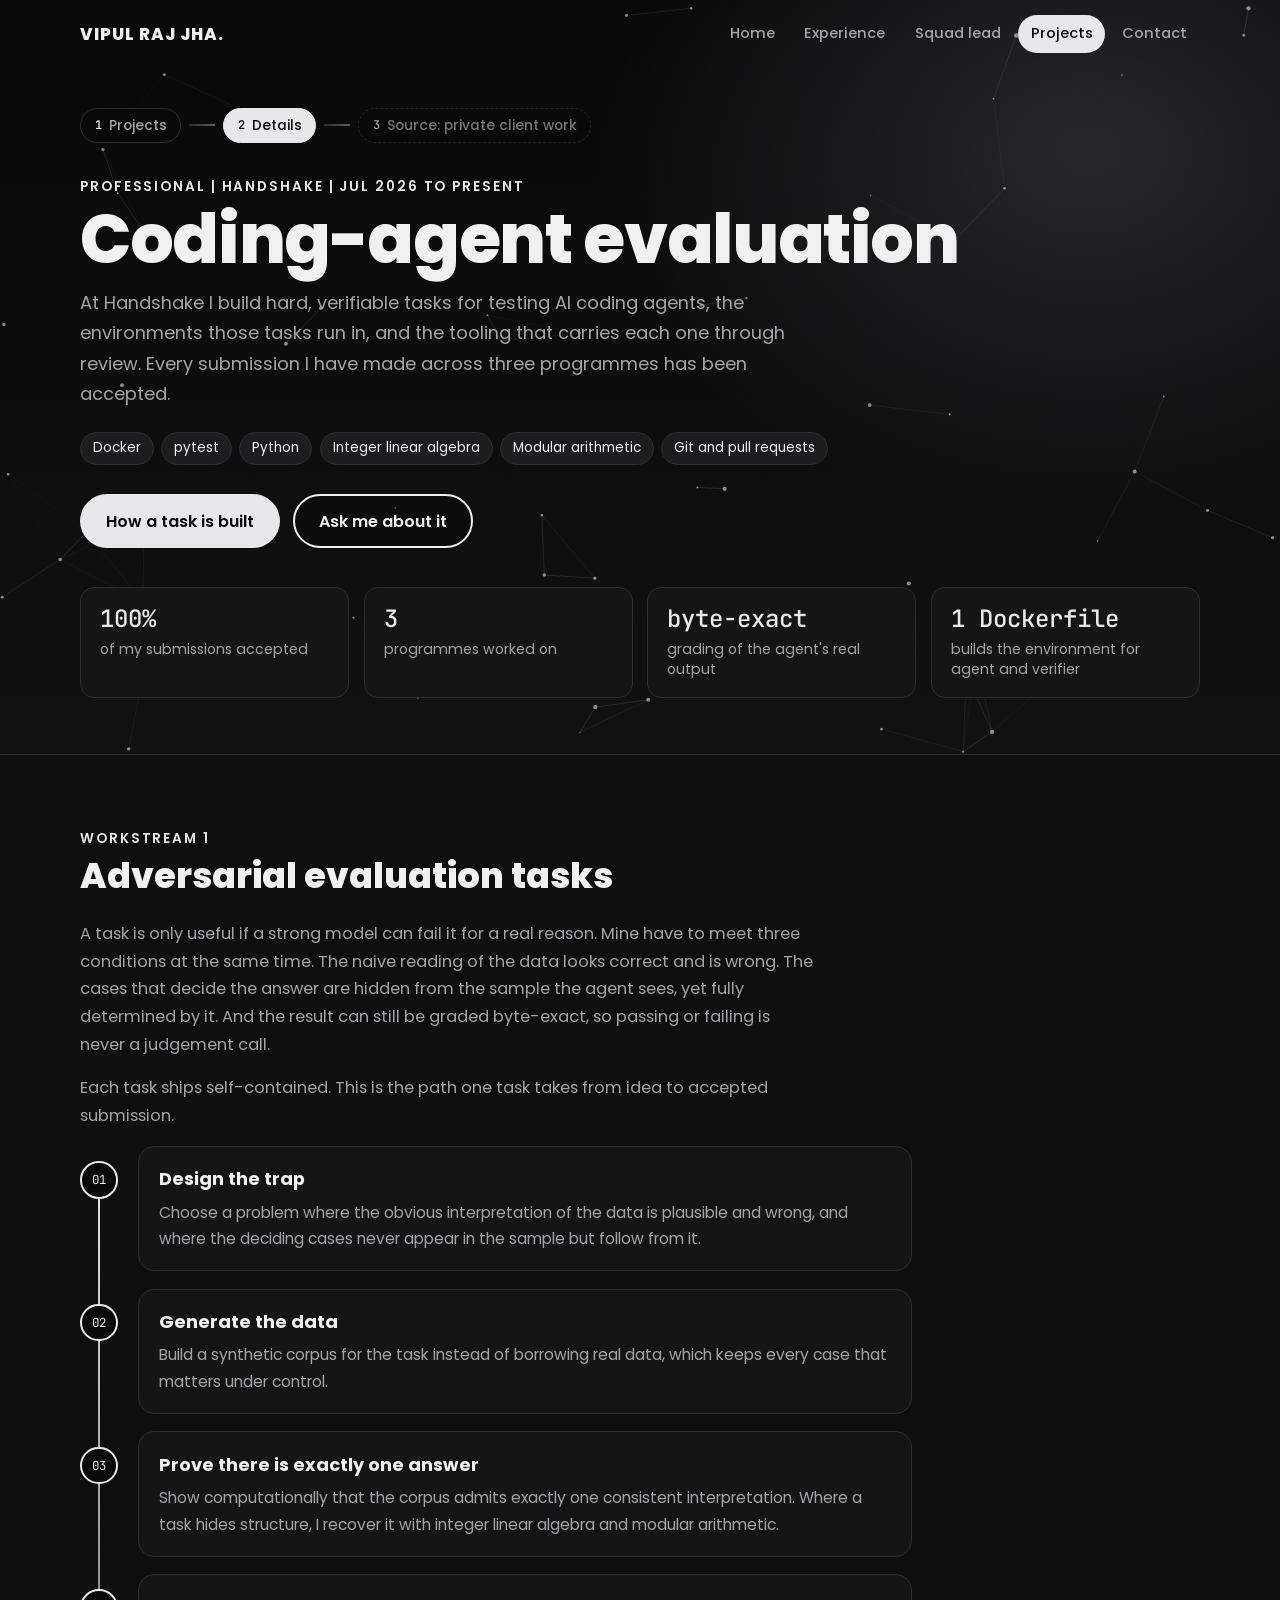
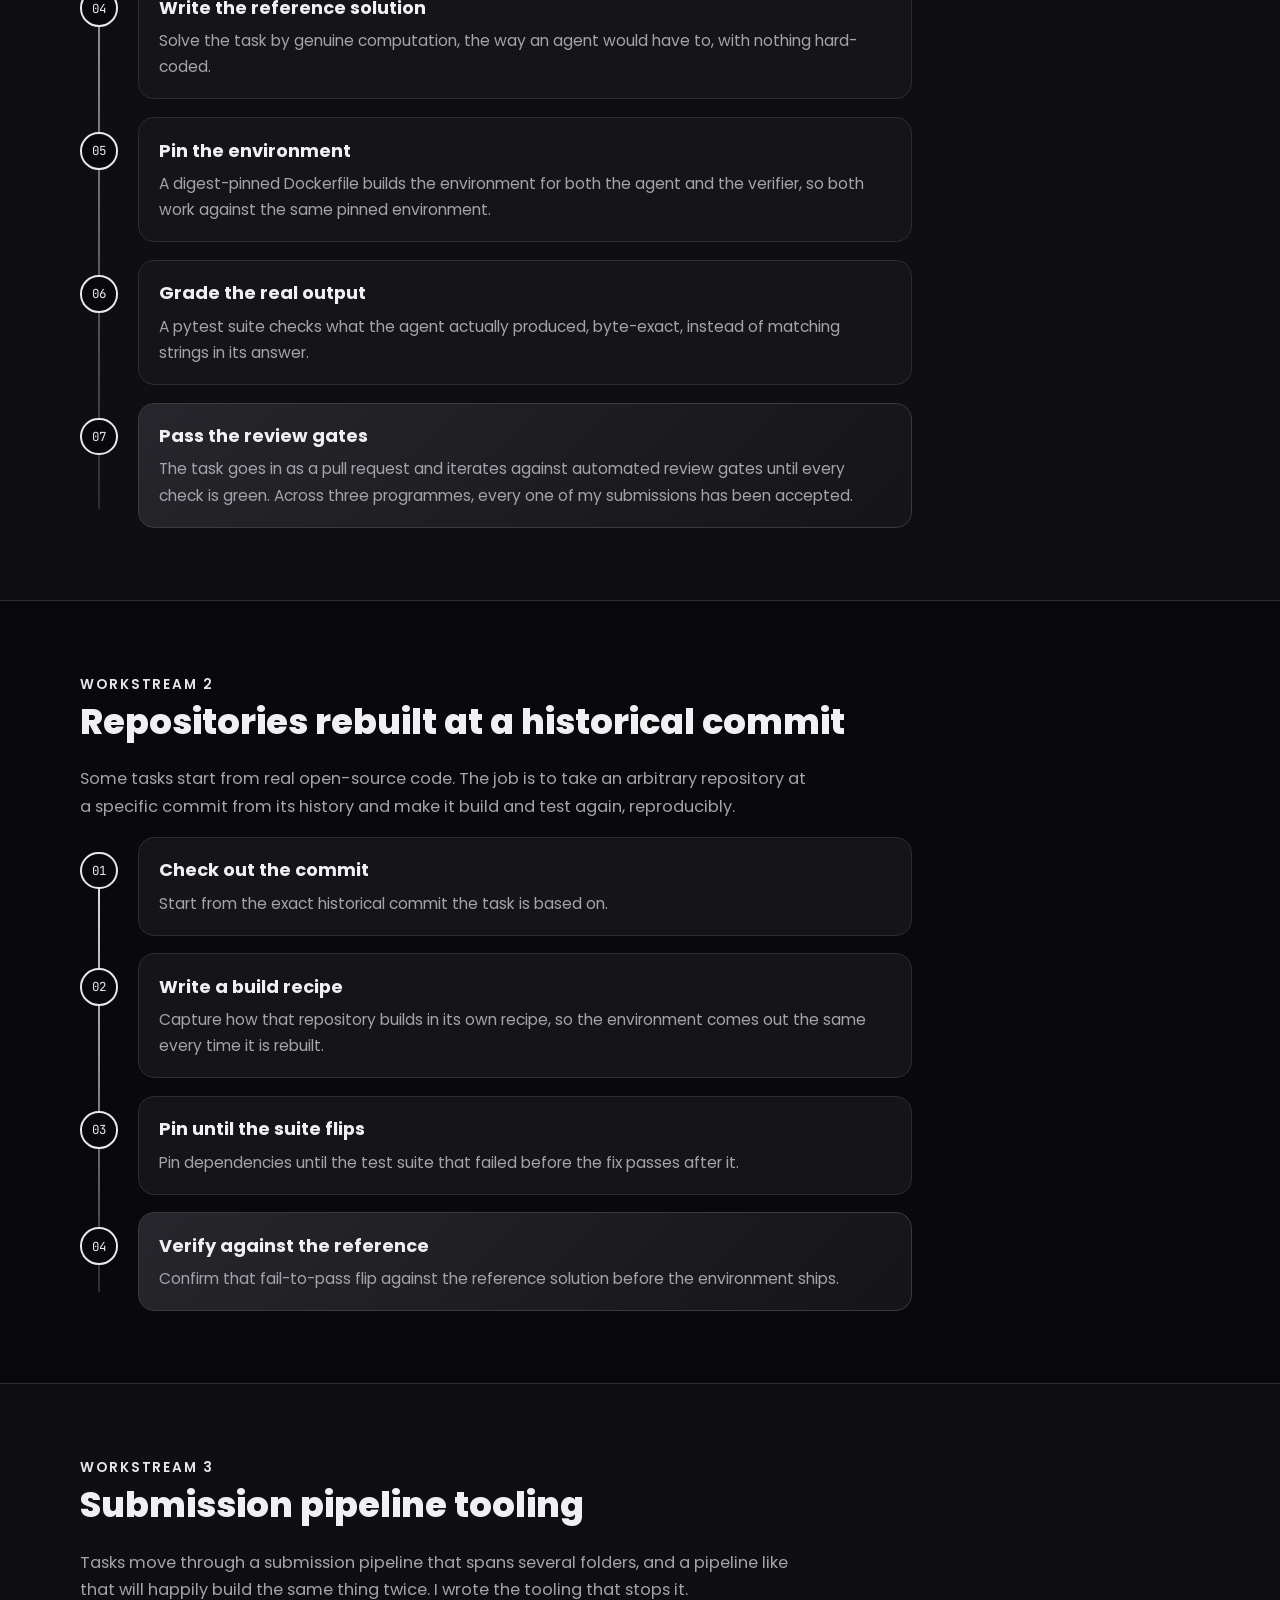
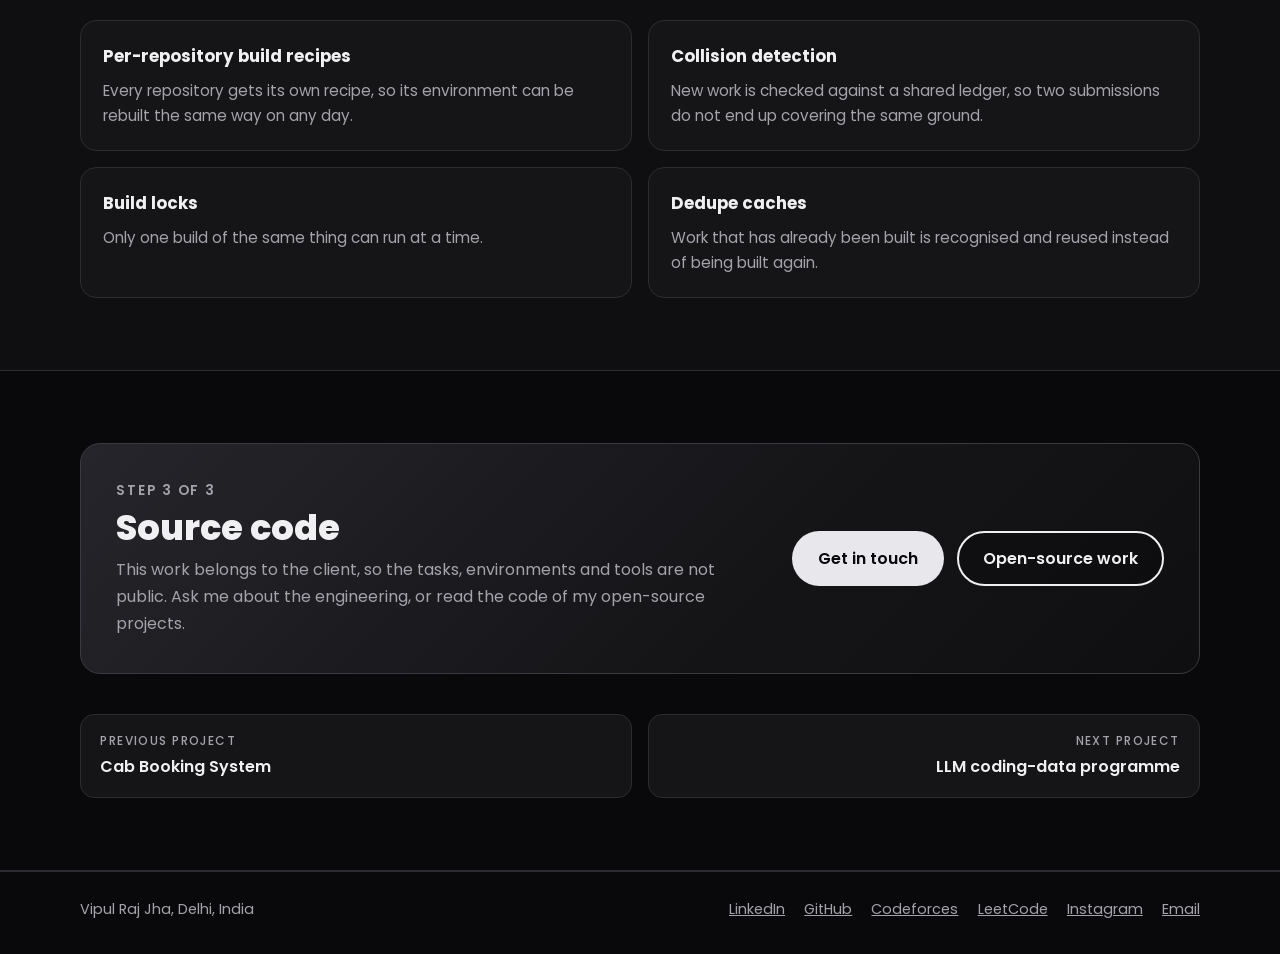
==== projects/agent-evaluation.html @ 8f1327e9 "Add project detail pages, full profile photo and a contact form fallback Every project card now open" ====
<!doctype html>
<html lang="en">
<head>
<meta charset="utf-8">
<meta name="viewport" content="width=device-width, initial-scale=1, viewport-fit=cover">
<title>Coding-agent evaluation | Vipul Raj Jha</title>
<meta name="description" content="How Vipul Raj Jha builds hard, verifiable tasks, reproducible environments and submission tooling for evaluating AI coding agents at Handshake.">
<meta name="theme-color" content="#09090b">
<meta property="og:title" content="Coding-agent evaluation | Vipul Raj Jha">
<meta property="og:description" content="How Vipul Raj Jha builds hard, verifiable tasks, reproducible environments and submission tooling for evaluating AI coding agents at Handshake.">
<meta property="og:image" content="https://vipul21435.github.io/profile.jpg">
<meta property="og:url" content="https://vipul21435.github.io/projects/agent-evaluation.html">
<link rel="preconnect" href="https://fonts.googleapis.com">
<link rel="preconnect" href="https://fonts.gstatic.com" crossorigin>
<link rel="stylesheet" href="https://fonts.googleapis.com/css2?family=JetBrains+Mono:wght@400;500&amp;family=Poppins:wght@400;500;600;700;800&amp;display=swap">
<link rel="stylesheet" href="../assets/style.css">
</head>
<body>
<a class="skip" href="#main">Skip to content</a>

<header class="bar" id="bar">
  <div class="wrap">
    <a class="logo" href="../index.html">VIPUL RAJ JHA<span>.</span></a>
    <button class="menu-btn" id="menuBtn" type="button" aria-expanded="false" aria-controls="nav">Menu</button>
    <nav aria-label="Site">
      <ul class="nav" id="nav">
        <li><a href="../index.html">Home</a></li>
        <li><a href="../index.html#experience">Experience</a></li>
        <li><a href="../index.html#squad">Squad lead</a></li>
        <li><a href="../index.html#projects" aria-current="true">Projects</a></li>
        <li><a href="../index.html#contact">Contact</a></li>
      </ul>
    </nav>
  </div>
</header>

<main id="main">

  <section class="d-hero" aria-labelledby="title">
    <canvas data-particles="60" aria-hidden="true"></canvas>
    <div class="wrap">
      <ol class="flow" aria-label="Where you are">
        <li><a href="../index.html#projects"><span class="num">1</span> Projects</a></li>
        <li><span class="step" aria-current="step"><span class="num">2</span> Details</span></li>
        <li><span class="step off"><span class="num">3</span> Source: private client work</span></li>
      </ol>
      <p class="eyebrow">Professional | Handshake | Jul 2026 to present</p>
      <h1 id="title">Coding-agent evaluation</h1>
      <p class="lede">At Handshake I build hard, verifiable tasks for testing AI coding agents, the environments those tasks run in, and the tooling that carries each one through review. Every submission I have made across three programmes has been accepted.</p>
      <ul class="chips"><li>Docker</li><li>pytest</li><li>Python</li><li>Integer linear algebra</li><li>Modular arithmetic</li><li>Git and pull requests</li></ul>
      <div class="cta">
        <a class="btn btn-gold" href="#tasks">How a task is built</a>
        <a class="btn btn-ghost" href="../index.html#contact">Ask me about it</a>
      </div>
      <dl class="d-figs">
        <div class="tile"><dt>100%</dt><dd>of my submissions accepted</dd></div>
        <div class="tile"><dt>3</dt><dd>programmes worked on</dd></div>
        <div class="tile"><dt>byte-exact</dt><dd>grading of the agent's real output</dd></div>
        <div class="tile"><dt>1 Dockerfile</dt><dd>builds the environment for agent and verifier</dd></div>
      </dl>
    </div>
  </section>

  <section class="d-sec" id="tasks" aria-labelledby="tasks-h">
    <div class="wrap">
      <p class="eyebrow">Workstream 1</p>
      <h2 id="tasks-h">Adversarial evaluation tasks</h2>
      <div class="prose">
        <p>A task is only useful if a strong model can fail it for a real reason. Mine have to meet three conditions at the same time. The naive reading of the data looks correct and is wrong. The cases that decide the answer are hidden from the sample the agent sees, yet fully determined by it. And the result can still be graded byte-exact, so passing or failing is never a judgement call.</p>
        <p>Each task ships self-contained. This is the path one task takes from idea to accepted submission.</p>
      </div>
      <ol class="stages">
        <li class="stage"><div class="stage-card"><h3>Design the trap</h3><p>Choose a problem where the obvious interpretation of the data is plausible and wrong, and where the deciding cases never appear in the sample but follow from it.</p></div></li>
        <li class="stage"><div class="stage-card"><h3>Generate the data</h3><p>Build a synthetic corpus for the task instead of borrowing real data, which keeps every case that matters under control.</p></div></li>
        <li class="stage"><div class="stage-card"><h3>Prove there is exactly one answer</h3><p>Show computationally that the corpus admits exactly one consistent interpretation. Where a task hides structure, I recover it with integer linear algebra and modular arithmetic.</p></div></li>
        <li class="stage"><div class="stage-card"><h3>Write the reference solution</h3><p>Solve the task by genuine computation, the way an agent would have to, with nothing hard-coded.</p></div></li>
        <li class="stage"><div class="stage-card"><h3>Pin the environment</h3><p>A digest-pinned Dockerfile builds the environment for both the agent and the verifier, so both work against the same pinned environment.</p></div></li>
        <li class="stage"><div class="stage-card"><h3>Grade the real output</h3><p>A pytest suite checks what the agent actually produced, byte-exact, instead of matching strings in its answer.</p></div></li>
        <li class="stage final"><div class="stage-card"><h3>Pass the review gates</h3><p>The task goes in as a pull request and iterates against automated review gates until every check is green. Across three programmes, every one of my submissions has been accepted.</p></div></li>
      </ol>
    </div>
  </section>

  <section class="d-sec" id="environments" aria-labelledby="env-h">
    <div class="wrap">
      <p class="eyebrow">Workstream 2</p>
      <h2 id="env-h">Repositories rebuilt at a historical commit</h2>
      <div class="prose">
        <p>Some tasks start from real open-source code. The job is to take an arbitrary repository at a specific commit from its history and make it build and test again, reproducibly.</p>
      </div>
      <ol class="stages">
        <li class="stage"><div class="stage-card"><h3>Check out the commit</h3><p>Start from the exact historical commit the task is based on.</p></div></li>
        <li class="stage"><div class="stage-card"><h3>Write a build recipe</h3><p>Capture how that repository builds in its own recipe, so the environment comes out the same every time it is rebuilt.</p></div></li>
        <li class="stage"><div class="stage-card"><h3>Pin until the suite flips</h3><p>Pin dependencies until the test suite that failed before the fix passes after it.</p></div></li>
        <li class="stage final"><div class="stage-card"><h3>Verify against the reference</h3><p>Confirm that fail-to-pass flip against the reference solution before the environment ships.</p></div></li>
      </ol>
    </div>
  </section>

  <section class="d-sec" id="tooling" aria-labelledby="tool-h">
    <div class="wrap">
      <p class="eyebrow">Workstream 3</p>
      <h2 id="tool-h">Submission pipeline tooling</h2>
      <div class="prose">
        <p>Tasks move through a submission pipeline that spans several folders, and a pipeline like that will happily build the same thing twice. I wrote the tooling that stops it.</p>
      </div>
      <div class="decisions">
        <div class="decision"><h3>Per-repository build recipes</h3><p>Every repository gets its own recipe, so its environment can be rebuilt the same way on any day.</p></div>
        <div class="decision"><h3>Collision detection</h3><p>New work is checked against a shared ledger, so two submissions do not end up covering the same ground.</p></div>
        <div class="decision"><h3>Build locks</h3><p>Only one build of the same thing can run at a time.</p></div>
        <div class="decision"><h3>Dedupe caches</h3><p>Work that has already been built is recognised and reused instead of being built again.</p></div>
      </div>
    </div>
  </section>

  <section class="d-sec" id="source" aria-labelledby="source-h">
    <div class="wrap">
      <div class="repo">
        <div>
          <p class="eyebrow">Step 3 of 3</p>
          <h2 id="source-h">Source code</h2>
          <p>This work belongs to the client, so the tasks, environments and tools are not public. Ask me about the engineering, or read the code of my open-source projects.</p>
        </div>
        <div class="cta">
          <a class="btn btn-gold" href="../index.html#contact">Get in touch</a>
          <a class="btn btn-ghost" href="research-harvest.html">Open-source work</a>
        </div>
      </div>
      <nav class="pager" aria-label="More projects">
        <a href="cab-booking.html"><span class="dir">Previous project</span>Cab Booking System</a>
        <a class="next" href="llm-data-programme.html"><span class="dir">Next project</span>LLM coding-data programme</a>
      </nav>
    </div>
  </section>

</main>

<footer>
  <div class="wrap">
    <span>Vipul Raj Jha, Delhi, India</span>
    <ul>
      <li><a href="https://www.linkedin.com/in/vipul-raj-jha-491b2023a/">LinkedIn</a></li>
      <li><a href="https://github.com/vipul21435">GitHub</a></li>
      <li><a href="https://codeforces.com/profile/Vipul21435">Codeforces</a></li>
      <li><a href="https://leetcode.com/u/vipul_raj_jha/">LeetCode</a></li>
      <li><a href="https://www.instagram.com/vxpuljha/">Instagram</a></li>
      <li><a href="mailto:vipul21435@iiitd.ac.in">Email</a></li>
    </ul>
  </div>
</footer>

<a class="to-top" id="toTop" href="#main" aria-label="Back to top" hidden>Top</a>

<script src="../assets/site.js"></script>
</body>
</html>
---- assets/style.css ----
/* Shared styles for the home page and the project detail pages. */

:root {
  color-scheme: dark;
  --bg: #09090b;
  --bg-2: #0f0f12;
  --card: #151518;
  --card-2: #1d1d21;
  --line: #2c2c32;
  --ink: #f0f0f2;
  --muted: #a3a3ab;
  --violet: #5c5c66;
  --violet-2: #b4b4bc;
  --gold: #e8e8ec;
  --pink: #8a8a94;
  --was: #f0a3a3;
  --now: #9fd8b4;

  --f-sans: "Poppins", "Segoe UI", "Helvetica Neue", Arial, sans-serif;
  --f-mono: "JetBrains Mono", ui-monospace, "SF Mono", Menlo, Consolas, monospace;
  --bar-h: 4.25rem;
}

*, *::before, *::after { box-sizing: border-box; }
html { scroll-padding-top: calc(var(--bar-h) + 0.75rem); }
body {
  margin: 0;
  background: var(--bg);
  color: var(--ink);
  font-family: var(--f-sans);
  font-size: 1rem;
  line-height: 1.7;
  -webkit-text-size-adjust: 100%;
}
img, svg, canvas { max-width: 100%; }
[hidden] { display: none !important; }
a { color: var(--violet-2); }
a:hover { color: var(--gold); }
:focus-visible { outline: 3px solid var(--gold); outline-offset: 3px; border-radius: 4px; }
.sr-only { position: absolute; width: 1px; height: 1px; overflow: hidden; clip: rect(0 0 0 0); white-space: nowrap; }
.skip {
  position: absolute; left: 1rem; top: -5rem; z-index: 50;
  background: var(--gold); color: var(--bg); font-weight: 700;
  padding: 0.6rem 1rem; border-radius: 6px; text-decoration: none;
}
.skip:focus { top: 1rem; }

.wrap { max-width: 72rem; margin: 0 auto; padding-inline: max(1rem, env(safe-area-inset-left, 0px)); }

/* Top bar */
.bar {
  position: fixed; inset: 0 0 auto 0; z-index: 40;
  padding-top: env(safe-area-inset-top, 0px);
  transition: background-color 0.3s ease, box-shadow 0.3s ease;
}
.bar.scrolled { background: rgba(9, 9, 11, 0.92); box-shadow: 0 1px 0 var(--line); backdrop-filter: blur(8px); }
.bar .wrap { height: var(--bar-h); display: flex; align-items: center; justify-content: space-between; gap: 1rem; }
.logo { color: var(--ink); text-decoration: none; font-weight: 800; letter-spacing: 0.06em; font-size: 1.05rem; }
.logo span { color: var(--gold); }
.menu-btn {
  display: none; background: none; color: var(--ink); font: 600 0.9rem var(--f-sans);
  border: 1px solid var(--line); border-radius: 999px; padding: 0.4rem 1rem; cursor: pointer;
}
.nav { list-style: none; margin: 0; padding: 0; display: flex; gap: 0.25rem; }
.nav a {
  display: block; color: var(--muted); text-decoration: none; font-weight: 500; font-size: 0.92rem;
  padding: 0.4rem 0.8rem; border-radius: 999px; transition: color 0.2s, background-color 0.2s;
}
.nav a:hover { color: var(--ink); background: var(--card); }
.nav a[aria-current="true"], .nav a[aria-current="page"] { color: var(--bg); background: var(--gold); }

/* Buttons */
.cta { display: flex; flex-wrap: wrap; gap: 0.8rem; }
.btn {
  display: inline-flex; align-items: center; gap: 0.5rem;
  font: 600 1rem var(--f-sans); text-decoration: none; cursor: pointer;
  padding: 0.8rem 1.5rem; border-radius: 999px; border: 2px solid transparent;
  transition: transform 0.2s ease, background-color 0.2s, color 0.2s;
}
.btn:hover { transform: translateY(-2px); }
.btn-gold { background: var(--gold); color: var(--bg); }
.btn-gold:hover { background: #ffffff; color: var(--bg); }
.btn-ghost { border-color: var(--ink); color: var(--ink); background: rgba(9, 9, 11, 0.35); }
.btn-ghost:hover { background: var(--ink); color: var(--bg); }

/* Home hero */
.hero {
  position: relative; overflow: hidden;
  min-height: min(100svh, 54rem);
  display: grid; align-items: center;
  background: radial-gradient(ellipse 60% 60% at 75% 45%, #25252b 0%, transparent 70%), linear-gradient(180deg, #09090b 0%, #111114 60%, #19191d 100%);
  padding-block: calc(var(--bar-h) + 3rem) 9rem;
}
.hero canvas { position: absolute; inset: 0; width: 100%; height: 100%; }
.hero-inner {
  position: relative; z-index: 2; width: 100%;
  display: grid; grid-template-columns: minmax(0, 1.1fr) minmax(0, 0.9fr); gap: 2rem; align-items: center;
}
.hero-text { min-width: 0; }
.portrait { position: relative; margin: 0; width: min(28rem, 100%); aspect-ratio: 1 / 1; justify-self: end; }
.portrait canvas { position: absolute; inset: 0; width: 100%; height: 100%; }
.portrait img {
  position: absolute; top: 15%; left: 15%; width: 70%; height: 70%;
  border-radius: 22px; object-fit: cover;
  border: 1px solid #3a3a42;
  box-shadow: 0 0 0 8px rgba(9, 9, 11, 0.7), 0 30px 60px -15px #000;
  transition: transform 0.25s ease-out;
}
.hello { margin: 0; color: var(--gold); font-weight: 600; letter-spacing: 0.12em; text-transform: uppercase; font-size: 0.9rem; }
.hero h1 {
  margin: 0.4rem 0 0.2rem; font-weight: 800; line-height: 1.05; letter-spacing: -0.02em;
  font-size: clamp(2.75rem, 8.5vw, 5.5rem);
}
.typed-line { margin: 0; font-size: clamp(1.25rem, 3.4vw, 2rem); font-weight: 600; min-height: 1.6em; }
.typed {
  background: linear-gradient(90deg, #ffffff, #8a8a94);
  -webkit-background-clip: text; background-clip: text; color: transparent;
}
.caret { display: inline-block; width: 0.08em; height: 1em; margin-left: 0.1em; background: var(--gold); vertical-align: -0.12em; animation: blink 1s steps(1) infinite; }
@keyframes blink { 50% { opacity: 0; } }
.hero .intro { max-width: 36rem; color: var(--muted); font-size: 1.08rem; margin: 1rem 0 2rem; }
.mountains { position: absolute; left: 0; right: 0; bottom: -1px; z-index: 1; pointer-events: none; }
.mountains svg { display: block; width: 100%; height: clamp(7rem, 18vw, 14rem); }
.m1 { fill: #1e1e23; }
.m2 { fill: #131316; }
.m3 { fill: #09090b; }

/* Sections */
.sec { padding-block: 5.5rem; }
.sec-alt { background: var(--bg-2); }
.head { text-align: center; margin: 0 auto 3rem; max-width: 42rem; }
.head.left { text-align: left; margin-inline: 0; }
.eyebrow { margin: 0; color: var(--gold); font-weight: 600; font-size: 0.85rem; letter-spacing: 0.14em; text-transform: uppercase; }
.head h2 {
  margin: 0.3rem 0 0; font-size: clamp(2rem, 5vw, 2.9rem); font-weight: 800; line-height: 1.15;
  background: linear-gradient(90deg, #ffffff 25%, #8a8a94); -webkit-background-clip: text; background-clip: text; color: transparent;
  text-wrap: balance;
}
.head p.sub { color: var(--muted); margin: 0.8rem 0 0; }

/* About */
.about { display: grid; grid-template-columns: minmax(0, 1.2fr) minmax(0, 1fr); gap: 3rem; align-items: start; }
.about p { margin: 0 0 1rem; color: var(--muted); font-size: 1.05rem; }
.about p strong { color: var(--ink); font-weight: 600; }
.tiles { display: grid; grid-template-columns: repeat(2, minmax(0, 1fr)); gap: 0.9rem; margin: 0; }
.tile { background: var(--card); border: 1px solid var(--line); border-radius: 14px; padding: 1.1rem 1.2rem; }
.tile dt { font-family: var(--f-mono); font-weight: 500; font-size: 1.75rem; line-height: 1.2; color: var(--gold); font-variant-numeric: tabular-nums; overflow-wrap: anywhere; }
.tile dd { margin: 0.3rem 0 0; color: var(--muted); font-size: 0.88rem; line-height: 1.45; }

/* Skills */
.skills { display: grid; gap: 1.2rem; max-width: 56rem; margin: 0 auto; }
.skill { background: var(--card); border: 1px solid var(--line); border-radius: 16px; padding: 1.3rem 1.5rem; display: grid; gap: 0.8rem; }
.skill .say { margin: 0; font-size: clamp(1.1rem, 2.6vw, 1.4rem); font-weight: 600; }
.skill .rot { color: var(--gold); display: inline-block; min-width: 8ch; }
.chips { list-style: none; margin: 0; padding: 0; display: flex; flex-wrap: wrap; gap: 0.45rem; }
.chips li { font-size: 0.84rem; padding: 0.25rem 0.75rem; border-radius: 999px; background: var(--card-2); border: 1px solid var(--line); color: var(--ink); }
.chips li.on { background: var(--violet); border-color: var(--violet); }

/* Experience */
.timeline { list-style: none; margin: 0 auto; padding: 0; max-width: 56rem; position: relative; display: grid; gap: 1.6rem; }
.timeline::before { content: ""; position: absolute; left: 0.55rem; top: 0.5rem; bottom: 0.5rem; width: 2px; background: linear-gradient(var(--gold), var(--violet), transparent); }
.job { position: relative; padding-left: 2.6rem; }
.job::before { content: ""; position: absolute; left: 0.15rem; top: 1.6rem; width: 0.9rem; height: 0.9rem; border-radius: 50%; background: var(--bg); border: 3px solid var(--gold); }
.job-card { background: var(--card); border: 1px solid var(--line); border-radius: 16px; padding: 1.4rem 1.5rem; }
.job-top { display: flex; flex-wrap: wrap; justify-content: space-between; align-items: baseline; gap: 0.2rem 1rem; }
.job h3 { margin: 0; font-size: 1.3rem; font-weight: 700; }
.when { font-family: var(--f-mono); font-size: 0.82rem; color: var(--muted); }
.role { margin: 0.1rem 0 0.8rem; color: var(--gold); font-weight: 600; font-size: 0.98rem; }
.job ul { margin: 0; padding-left: 1.1rem; display: grid; gap: 0.45rem; color: var(--muted); }
.job li::marker { color: var(--violet-2); }
.job li strong { color: var(--ink); font-weight: 600; }
.job-link { margin: 0.9rem 0 0; display: flex; flex-wrap: wrap; gap: 0.4rem 1.4rem; }
.job-link a, .win a { color: var(--gold); font-weight: 600; font-size: 0.92rem; text-decoration: none; }
.job-link a:hover, .win a:hover { text-decoration: underline; }

/* Squad lead */
.squad {
  background: linear-gradient(135deg, #202025 0%, #141417 55%, #09090b 100%);
  border: 1px solid var(--line); border-radius: 22px; padding: clamp(1.5rem, 4vw, 3rem);
  display: grid; gap: 2rem;
}
.squad-top { display: grid; grid-template-columns: minmax(0, 1fr) auto; gap: 2rem; align-items: center; }
.squad-top p { margin: 0; color: var(--muted); font-size: 1.08rem; max-width: 38rem; }
.squad-top p strong { color: var(--ink); }
.big35 { text-align: center; }
.big35 b { display: block; font-size: clamp(4.5rem, 12vw, 7rem); line-height: 1; font-weight: 800; background: linear-gradient(180deg, var(--gold), var(--pink)); -webkit-background-clip: text; background-clip: text; color: transparent; }
.big35 span { color: var(--muted); font-size: 0.9rem; }
.steps { list-style: none; margin: 0; padding: 0; display: grid; grid-template-columns: repeat(4, minmax(0, 1fr)); gap: 1rem; counter-reset: step; }
.steps li { counter-increment: step; background: rgba(9, 9, 11, 0.55); border: 1px solid var(--line); border-radius: 14px; padding: 1.1rem; }
.steps li::before { content: "0" counter(step); content: "0" counter(step) / ""; display: block; font-family: var(--f-mono); color: var(--gold); font-size: 0.85rem; margin-bottom: 0.3rem; }
.steps h3 { margin: 0 0 0.3rem; font-size: 1.05rem; }
.steps p { margin: 0; color: var(--muted); font-size: 0.92rem; line-height: 1.55; }
.squad-figs { display: grid; grid-template-columns: repeat(3, minmax(0, 1fr)); gap: 1rem; margin: 0; padding-top: 1.5rem; border-top: 1px solid var(--line); }
.squad-figs dt { font-family: var(--f-mono); font-size: 1.6rem; font-weight: 500; color: var(--ink); font-variant-numeric: tabular-nums; }
.squad-figs dd { margin: 0; color: var(--muted); font-size: 0.88rem; }
.squad-more { margin: 0; }

/* The three-step path from a project card to its code */
.flow { list-style: none; margin: 0; padding: 0; display: flex; flex-wrap: wrap; align-items: center; gap: 0.5rem; font-size: 0.86rem; }
.flow li { display: flex; align-items: center; gap: 0.5rem; color: var(--muted); }
.flow li + li::before { content: ""; width: 1.6rem; height: 2px; background: linear-gradient(90deg, var(--line), var(--violet)); }
.flow a, .flow .step {
  display: inline-flex; align-items: center; gap: 0.45rem; padding: 0.3rem 0.85rem;
  border: 1px solid var(--line); border-radius: 999px; background: rgba(9, 9, 11, 0.5);
  color: var(--muted); text-decoration: none; font-weight: 500;
}
.flow a:hover { color: var(--ink); border-color: var(--gold); }
.flow .num { font-family: var(--f-mono); font-size: 0.75rem; color: var(--gold); }
.flow [aria-current="step"] { background: var(--gold); border-color: var(--gold); color: var(--bg); }
.flow [aria-current="step"] .num { color: var(--bg); }
.flow .off { opacity: 0.7; border-style: dashed; }
.flow-center { justify-content: center; margin: 1.2rem 0 0; }

/* Projects */
.filters { display: flex; flex-wrap: wrap; justify-content: center; align-items: center; gap: 0.5rem; margin: 0 0 1rem; }
.filters .lbl { color: var(--muted); font-size: 0.9rem; margin-right: 0.3rem; }
.filters button {
  font: 500 0.9rem var(--f-sans); color: var(--ink); background: var(--card); cursor: pointer;
  border: 1px solid var(--line); border-radius: 999px; padding: 0.45rem 1.1rem;
  transition: background-color 0.2s, color 0.2s, border-color 0.2s;
}
.filters button:hover { border-color: var(--gold); }
.filters button[aria-pressed="true"] { background: var(--gold); color: var(--bg); border-color: var(--gold); }
.filter-status { text-align: center; color: var(--muted); font-size: 0.88rem; margin: 0 0 2rem; }
.grid { display: grid; grid-template-columns: repeat(2, minmax(0, 1fr)); gap: 1.4rem; }
.card {
  position: relative;
  background: var(--card); border: 1px solid var(--line); border-radius: 18px; overflow: hidden;
  display: flex; flex-direction: column; min-width: 0;
  transform-style: preserve-3d; will-change: transform;
  transition: transform 0.25s ease, border-color 0.25s ease, box-shadow 0.25s ease;
}
.card:hover { transform: translateY(-4px); border-color: var(--violet); box-shadow: 0 24px 50px -24px rgba(0, 0, 0, 0.9); }
.card:focus-within { outline: 3px solid var(--gold); outline-offset: 3px; }
.cover {
  position: relative; height: 7.5rem; padding: 1rem 1.2rem; display: flex; flex-direction: column; justify-content: space-between;
  background: linear-gradient(135deg, var(--c1, #3b3b43), var(--c2, #101012));
}
.cover .kind { align-self: flex-start; font-size: 0.75rem; font-weight: 600; letter-spacing: 0.08em; text-transform: uppercase; background: rgba(9, 9, 11, 0.55); padding: 0.2rem 0.65rem; border-radius: 999px; }
.cover code { font-family: var(--f-mono); font-size: 0.85rem; color: #fff; opacity: 0.92; overflow-wrap: anywhere; }
.cover code::before { content: "$ "; content: "$ " / ""; color: var(--gold); }
.card-body { padding: 1.3rem 1.4rem 1.4rem; display: flex; flex-direction: column; gap: 0.8rem; flex: 1; }
.card h3 { margin: 0; font-size: 1.3rem; line-height: 1.25; }
.card h3 a { color: inherit; text-decoration: none; }
.card h3 a::after { content: ""; position: absolute; inset: 0; z-index: 1; }
.card h3 a:focus-visible { outline: none; }
.card .org { margin: -0.5rem 0 0; color: var(--gold); font-size: 0.88rem; font-weight: 500; }
.card p { margin: 0; color: var(--muted); font-size: 0.95rem; line-height: 1.65; }
.card code { font-family: var(--f-mono); font-size: 0.85em; }
.card .chips li { font-size: 0.78rem; padding: 0.15rem 0.6rem; }
.card .more { margin-top: auto; padding-top: 0.4rem; font-weight: 600; font-size: 0.92rem; color: var(--gold); }
.card:hover .more { text-decoration: underline; }

/* Achievements */
.wins { display: grid; grid-template-columns: repeat(4, minmax(0, 1fr)); gap: 1rem; }
.win { background: var(--card); border: 1px solid var(--line); border-radius: 16px; padding: 1.3rem; display: grid; gap: 0.4rem; align-content: start; }
.win b { font-family: var(--f-mono); font-weight: 500; font-size: 1.9rem; color: var(--gold); line-height: 1.2; }
.win h3 { margin: 0; font-size: 1.02rem; }
.win p { margin: 0; color: var(--muted); font-size: 0.9rem; line-height: 1.55; }

/* Contact */
.contact { position: relative; overflow: hidden; background: linear-gradient(0deg, #17171b 0%, #0f0f12 60%, var(--bg-2) 100%); }
.contact canvas { position: absolute; inset: 0; width: 100%; height: 100%; }
.contact .wrap { position: relative; z-index: 1; }
.connect { display: grid; grid-template-columns: minmax(0, 1fr) minmax(0, 1fr); gap: 2rem; align-items: start; }
.form { background: rgba(9, 9, 11, 0.7); border: 1px solid var(--line); border-radius: 18px; padding: 1.6rem; display: grid; gap: 1rem; }
.form label { display: grid; gap: 0.35rem; font-weight: 500; font-size: 0.92rem; }
.form input, .form textarea {
  font: 400 1rem var(--f-sans); color: var(--ink); background: var(--card); border: 1px solid var(--line);
  border-radius: 10px; padding: 0.7rem 0.9rem; width: 100%;
}
.form textarea { min-height: 8rem; resize: vertical; }
.form input:focus-visible, .form textarea:focus-visible { outline-offset: 1px; }
.form .hint { margin: 0; color: var(--muted); font-size: 0.85rem; }
.form > .btn { justify-self: start; }
.form .btn[disabled] { opacity: 0.6; cursor: wait; transform: none; }
.form-status { margin: 0; font-size: 0.92rem; min-height: 1.4em; }
.form-status.ok { color: var(--now); }
.form-status.err { color: var(--was); }
.fallback { border: 1px solid #3a3a42; background: var(--card); border-radius: 14px; padding: 1rem 1.1rem; display: grid; gap: 0.8rem; }
.fallback p { margin: 0; font-size: 0.92rem; }
.fallback-links { display: flex; flex-wrap: wrap; gap: 0.5rem; }
.fallback .btn { padding: 0.55rem 1.1rem; font-size: 0.9rem; }
.reach { list-style: none; margin: 0; padding: 0; display: grid; gap: 0.8rem; }
.reach li { background: rgba(9, 9, 11, 0.7); border: 1px solid var(--line); border-radius: 14px; padding: 0.9rem 1.1rem; display: grid; gap: 0.1rem; }
.reach .k { font-size: 0.78rem; letter-spacing: 0.12em; text-transform: uppercase; color: var(--gold); font-weight: 600; }
.reach a { color: var(--ink); font-weight: 500; overflow-wrap: anywhere; text-decoration: none; }
.reach a:hover { color: var(--gold); text-decoration: underline; }
.mailrow { display: flex; flex-wrap: wrap; align-items: center; gap: 0.5rem 1rem; }
.mail-alt { display: flex; flex-wrap: wrap; gap: 0.3rem 1rem; font-size: 0.85rem; margin-top: 0.3rem; }
.reach .mail-alt a { color: var(--muted); text-decoration: underline; }
.copy { font: 600 0.8rem var(--f-sans); background: var(--card-2); color: var(--ink); border: 1px solid var(--line); border-radius: 999px; padding: 0.25rem 0.8rem; cursor: pointer; }
.copy:hover { border-color: var(--gold); }

footer { background: var(--bg); border-top: 1px solid var(--line); padding-block: 1.6rem 2rem; color: var(--muted); font-size: 0.9rem; }
footer .wrap { display: flex; flex-wrap: wrap; justify-content: space-between; gap: 0.6rem 1.5rem; }
footer ul { list-style: none; display: flex; flex-wrap: wrap; gap: 0.4rem 1.2rem; margin: 0; padding: 0; }
footer a { color: var(--muted); }

.to-top {
  position: fixed; right: max(1rem, env(safe-area-inset-right, 0px)); bottom: calc(1rem + env(safe-area-inset-bottom, 0px)); z-index: 30;
  background: var(--gold); color: var(--bg); font: 700 0.85rem var(--f-sans); text-decoration: none;
  width: 3.2rem; height: 3.2rem; border-radius: 50%; display: grid; place-items: center;
  box-shadow: 0 8px 20px -8px rgba(0, 0, 0, 0.6);
}
.to-top:hover { color: var(--bg); transform: translateY(-2px); }

/* Project detail pages */
.d-hero {
  position: relative; overflow: hidden;
  padding-block: calc(var(--bar-h) + 2.5rem) 3.5rem;
  background: radial-gradient(ellipse 55% 70% at 85% 20%, #26262c 0%, transparent 70%), linear-gradient(180deg, #09090b 0%, #121215 100%);
  border-bottom: 1px solid var(--line);
}
.d-hero canvas { position: absolute; inset: 0; width: 100%; height: 100%; }
.d-hero .wrap { position: relative; z-index: 1; }
.d-hero .flow { margin-bottom: 2rem; }
.d-hero h1 { margin: 0.35rem 0 0.8rem; font-size: clamp(2.4rem, 7vw, 4.25rem); font-weight: 800; line-height: 1.05; letter-spacing: -0.02em; text-wrap: balance; }
.d-hero .lede { margin: 0 0 1.4rem; max-width: 46rem; color: var(--muted); font-size: 1.12rem; }
.d-hero .chips { margin-bottom: 1.8rem; }
.d-figs { display: grid; grid-template-columns: repeat(4, minmax(0, 1fr)); gap: 0.9rem; margin: 2.4rem 0 0; }
.d-figs .tile dt { font-size: 1.5rem; }
.d-sec { padding-block: 4.5rem; border-bottom: 1px solid var(--line); scroll-margin-top: var(--bar-h); }
.d-sec:nth-of-type(even) { background: var(--bg-2); }
.d-sec h2 { margin: 0.3rem 0 1.4rem; font-size: clamp(1.6rem, 4vw, 2.2rem); font-weight: 800; line-height: 1.2; text-wrap: balance; }
.d-cols { display: grid; grid-template-columns: minmax(0, 1fr) 18rem; gap: 3rem; align-items: start; }
.prose p { margin: 0 0 1rem; color: var(--muted); max-width: 46rem; font-size: 1.02rem; }
.prose p strong { color: var(--ink); font-weight: 600; }
.prose ul { margin: 0 0 1rem; padding-left: 1.2rem; color: var(--muted); display: grid; gap: 0.4rem; max-width: 46rem; }
.prose code, .stage code, .decision code { font-family: var(--f-mono); font-size: 0.88em; color: var(--ink); background: var(--card-2); padding: 0.05em 0.35em; border-radius: 4px; }
.facts { margin: 0; background: var(--card); border: 1px solid var(--line); border-radius: 16px; padding: 1.2rem 1.3rem; display: grid; gap: 0.9rem; }
.facts div { display: grid; gap: 0.1rem; }
.facts dt { font-size: 0.75rem; letter-spacing: 0.12em; text-transform: uppercase; color: var(--gold); font-weight: 600; }
.facts dd { margin: 0; font-size: 0.93rem; color: var(--ink); overflow-wrap: anywhere; }
.facts a { color: var(--ink); }

.stages { list-style: none; margin: 0; padding: 0; position: relative; display: grid; gap: 1.1rem; counter-reset: stage; max-width: 52rem; }
.stages::before { content: ""; position: absolute; left: 1.15rem; top: 1.2rem; bottom: 1.2rem; width: 2px; background: linear-gradient(var(--gold), var(--line)); }
.stage { position: relative; padding-left: 3.6rem; counter-increment: stage; }
.stage::before {
  content: counter(stage, decimal-leading-zero); content: counter(stage, decimal-leading-zero) / "";
  position: absolute; left: 0; top: 0.95rem; width: 2.35rem; height: 2.35rem; border-radius: 50%;
  display: grid; place-items: center; background: var(--bg); border: 2px solid var(--gold);
  font-family: var(--f-mono); font-size: 0.78rem; color: var(--gold);
}
.stage-card { background: var(--card); border: 1px solid var(--line); border-radius: 16px; padding: 1.1rem 1.3rem; }
.stage h3 { margin: 0 0 0.3rem; font-size: 1.12rem; }
.stage p { margin: 0; color: var(--muted); font-size: 0.97rem; }
.stage .where { margin-top: 0.6rem; font-family: var(--f-mono); font-size: 0.8rem; color: var(--violet-2); overflow-wrap: anywhere; }
.stage.final .stage-card { background: linear-gradient(135deg, #26262c, #151518); border-color: #3a3a42; }
.stage.final .btn { margin-top: 0.9rem; }

.decisions { display: grid; grid-template-columns: repeat(2, minmax(0, 1fr)); gap: 1rem; }
.decision { background: var(--card); border: 1px solid var(--line); border-radius: 16px; padding: 1.3rem 1.4rem; }
.decision h3 { margin: 0 0 0.45rem; font-size: 1.05rem; }
.decision p { margin: 0; color: var(--muted); font-size: 0.95rem; }
.decision p + p { margin-top: 0.6rem; }

.code {
  margin: 0; background: #0c0c0e; border: 1px solid var(--line); border-radius: 12px;
  padding: 1rem 1.2rem; overflow-x: auto; font-family: var(--f-mono); font-size: 0.84rem; line-height: 1.65; color: var(--ink);
}
.code .c { color: var(--pink); }
.code-label { margin: 1.6rem 0 0.5rem; font-weight: 600; font-size: 0.95rem; }
.code-label:first-child { margin-top: 0; }

.table-wrap { overflow-x: auto; border: 1px solid var(--line); border-radius: 12px; }
.table { width: 100%; min-width: 40rem; border-collapse: collapse; font-size: 0.9rem; }
.table th, .table td { text-align: left; vertical-align: top; padding: 0.7rem 0.95rem; border-bottom: 1px solid var(--line); }
.table th { background: var(--card); color: var(--gold); font-size: 0.74rem; font-weight: 600; letter-spacing: 0.1em; text-transform: uppercase; }
.table tr:last-child td { border-bottom: 0; }
.table .num { font-family: var(--f-mono); font-size: 0.84rem; font-variant-numeric: tabular-nums; white-space: nowrap; }
.table .none { color: var(--muted); font-style: italic; }

.shots { display: grid; grid-template-columns: repeat(2, minmax(0, 1fr)); gap: 1.2rem; }
.shots.one { grid-template-columns: minmax(0, 1fr); max-width: 56rem; }
.shots .wide { grid-column: 1 / -1; }
.shot { margin: 0; border: 1px solid var(--line); border-radius: 14px; overflow: hidden; background: var(--card); }
.shot img { display: block; width: 100%; height: auto; }
.shot figcaption { padding: 0.7rem 1rem; color: var(--muted); font-size: 0.85rem; border-top: 1px solid var(--line); }

.qa { display: grid; gap: 1rem; max-width: 52rem; }
.qa div { background: var(--card); border: 1px solid var(--line); border-radius: 14px; padding: 1rem 1.2rem; }
.qa .q { margin: 0 0 0.4rem; font-weight: 600; }
.qa .a { margin: 0; color: var(--ink); font-family: var(--f-mono); font-size: 0.84rem; line-height: 1.7; white-space: pre-line; }
.qa .note { margin: 0.4rem 0 0; color: var(--muted); font-size: 0.9rem; }

.repo {
  display: grid; grid-template-columns: minmax(0, 1fr) auto; gap: 1.5rem; align-items: center;
  background: linear-gradient(135deg, #25252b 0%, #151518 60%, #0f0f12 100%);
  border: 1px solid #3a3a42; border-radius: 20px; padding: clamp(1.4rem, 4vw, 2.2rem);
}
.repo h2 { margin: 0.3rem 0 0.4rem; }
.repo p { margin: 0; color: var(--muted); max-width: 40rem; }
.repo .path { margin-top: 0.5rem; font-family: var(--f-mono); font-size: 0.88rem; color: var(--ink); overflow-wrap: anywhere; }
.repo .cta { justify-content: flex-end; }

.pager { display: grid; grid-template-columns: repeat(2, minmax(0, 1fr)); gap: 1rem; margin-top: 2.5rem; }
.pager a { display: grid; gap: 0.15rem; background: var(--card); border: 1px solid var(--line); border-radius: 14px; padding: 1rem 1.2rem; text-decoration: none; color: var(--ink); font-weight: 600; }
.pager a:hover { border-color: var(--gold); color: var(--ink); }
.pager .dir { font-size: 0.75rem; letter-spacing: 0.12em; text-transform: uppercase; color: var(--muted); font-weight: 500; }
.pager .next { text-align: right; }

@media (max-width: 900px) {
  .about, .connect, .d-cols { grid-template-columns: minmax(0, 1fr); }
  .hero-inner { grid-template-columns: minmax(0, 1fr); gap: 0.5rem; }
  .portrait { order: -1; justify-self: start; width: min(19rem, 82%); }
  .steps { grid-template-columns: repeat(2, minmax(0, 1fr)); }
  .wins, .d-figs { grid-template-columns: repeat(2, minmax(0, 1fr)); }
  .bar .wrap { gap: 0; }
  .menu-btn { display: inline-block; margin-left: auto; }
  .nav {
    position: absolute; top: calc(var(--bar-h) + env(safe-area-inset-top, 0px)); left: 0; right: 0;
    flex-direction: column; gap: 0; padding: 0.5rem 1rem 1rem;
    background: rgba(9, 9, 11, 0.97); border-bottom: 1px solid var(--line);
  }
  .nav a { padding: 0.7rem 1rem; }
  .bar:not(.open) .nav { display: none; }
  .bar.open { background: rgba(9, 9, 11, 0.97); }
}
@media (max-width: 680px) {
  .grid, .decisions, .shots { grid-template-columns: minmax(0, 1fr); }
  .squad-top, .repo { grid-template-columns: minmax(0, 1fr); }
  .repo .cta { justify-content: flex-start; }
  .big35 { text-align: left; }
  .squad-figs { grid-template-columns: minmax(0, 1fr); }
  .sec { padding-block: 4rem; }
  .d-sec { padding-block: 3.5rem; }
}
@media (max-width: 440px) {
  .steps, .wins, .tiles, .pager { grid-template-columns: minmax(0, 1fr); }
  .pager .next { text-align: left; }
}
@media (prefers-reduced-motion: reduce) {
  *, *::before, *::after { animation: none !important; transition: none !important; }
  .card:hover, .btn:hover { transform: none; }
}
@media (prefers-reduced-motion: no-preference) {
  html { scroll-behavior: smooth; }
}
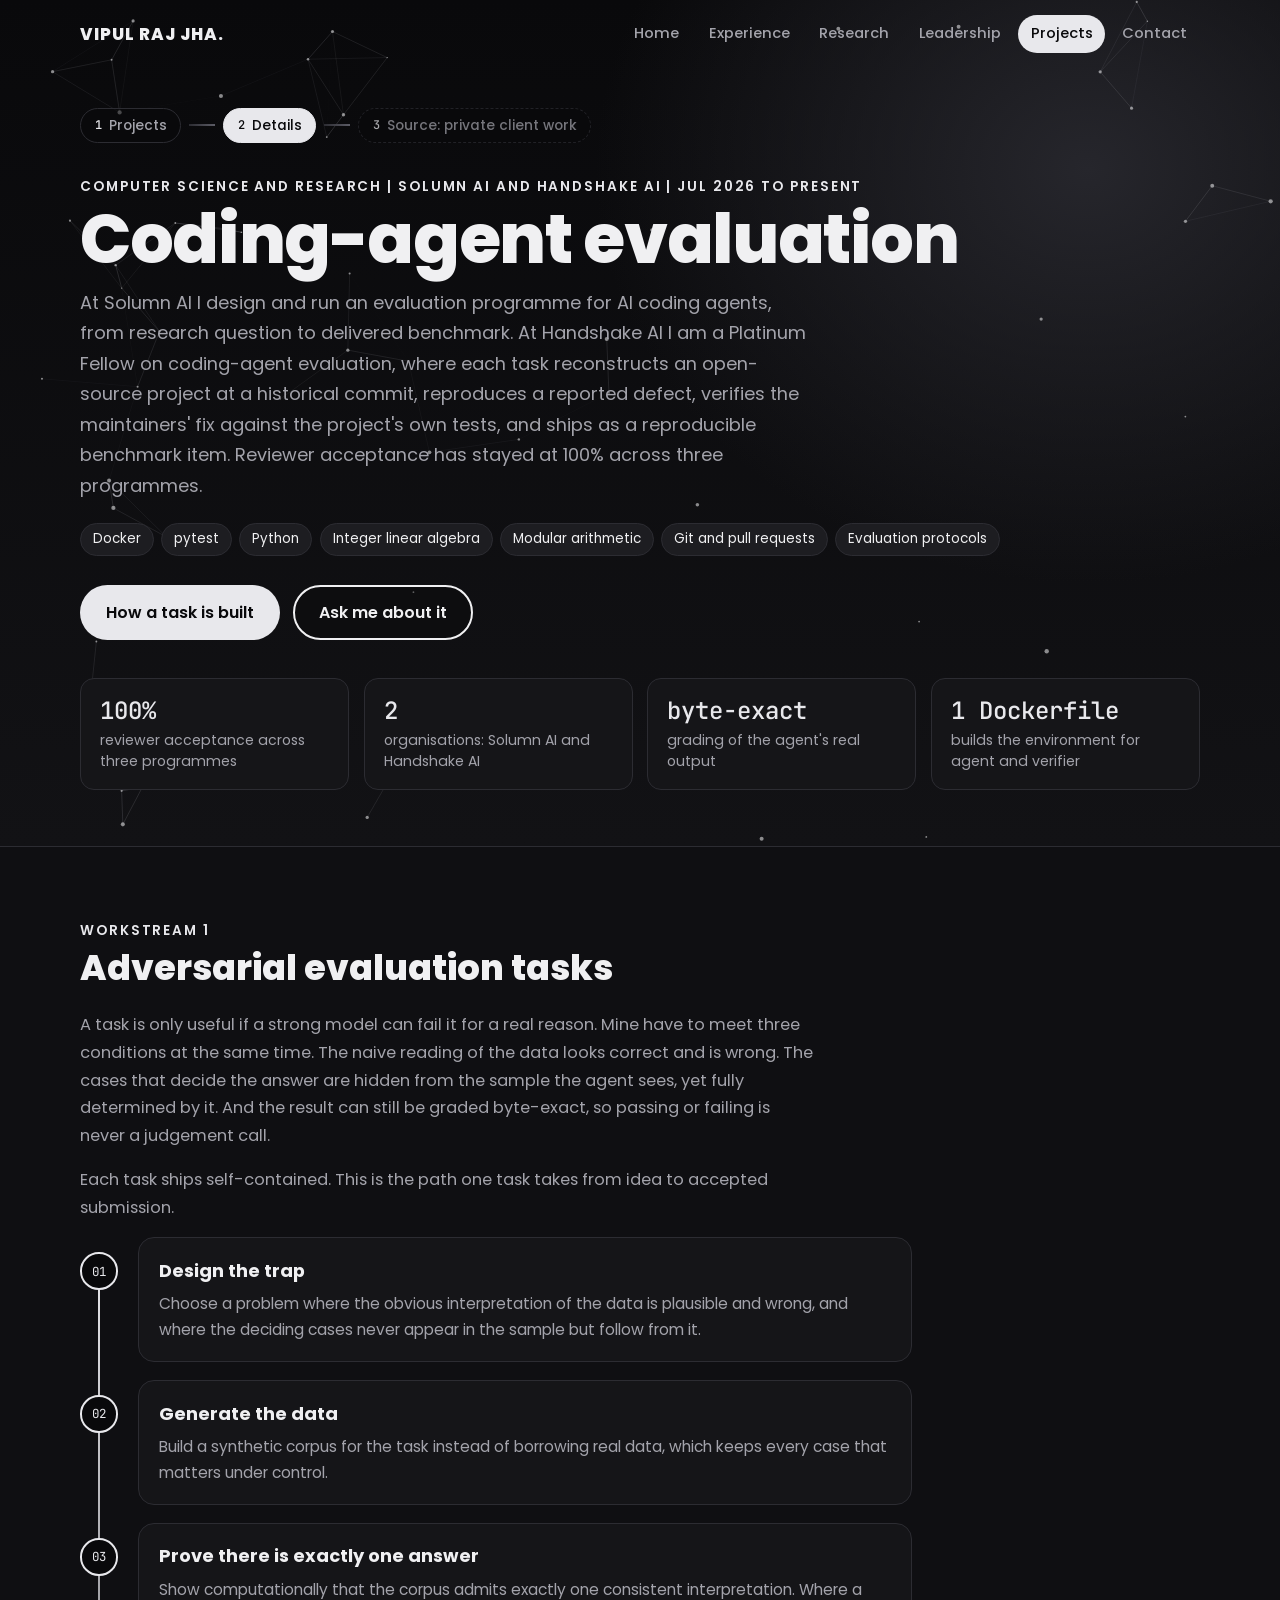
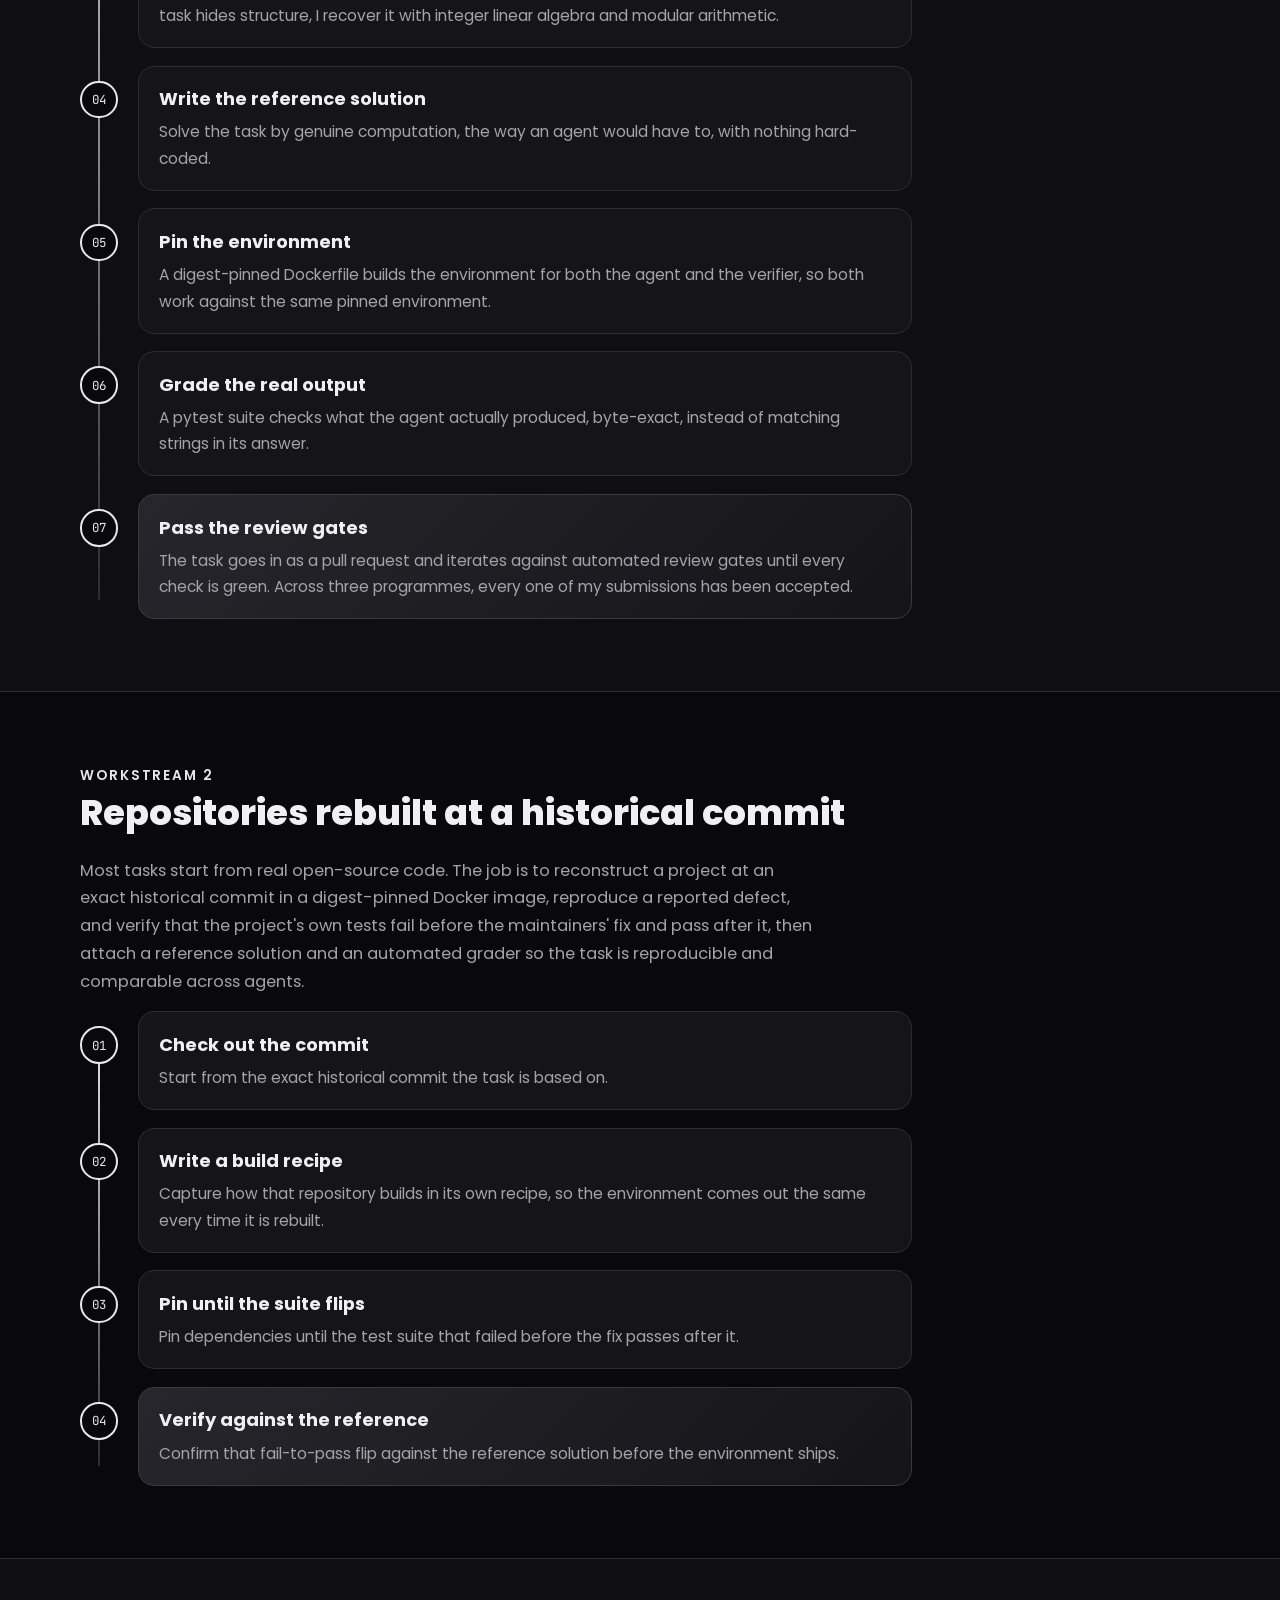
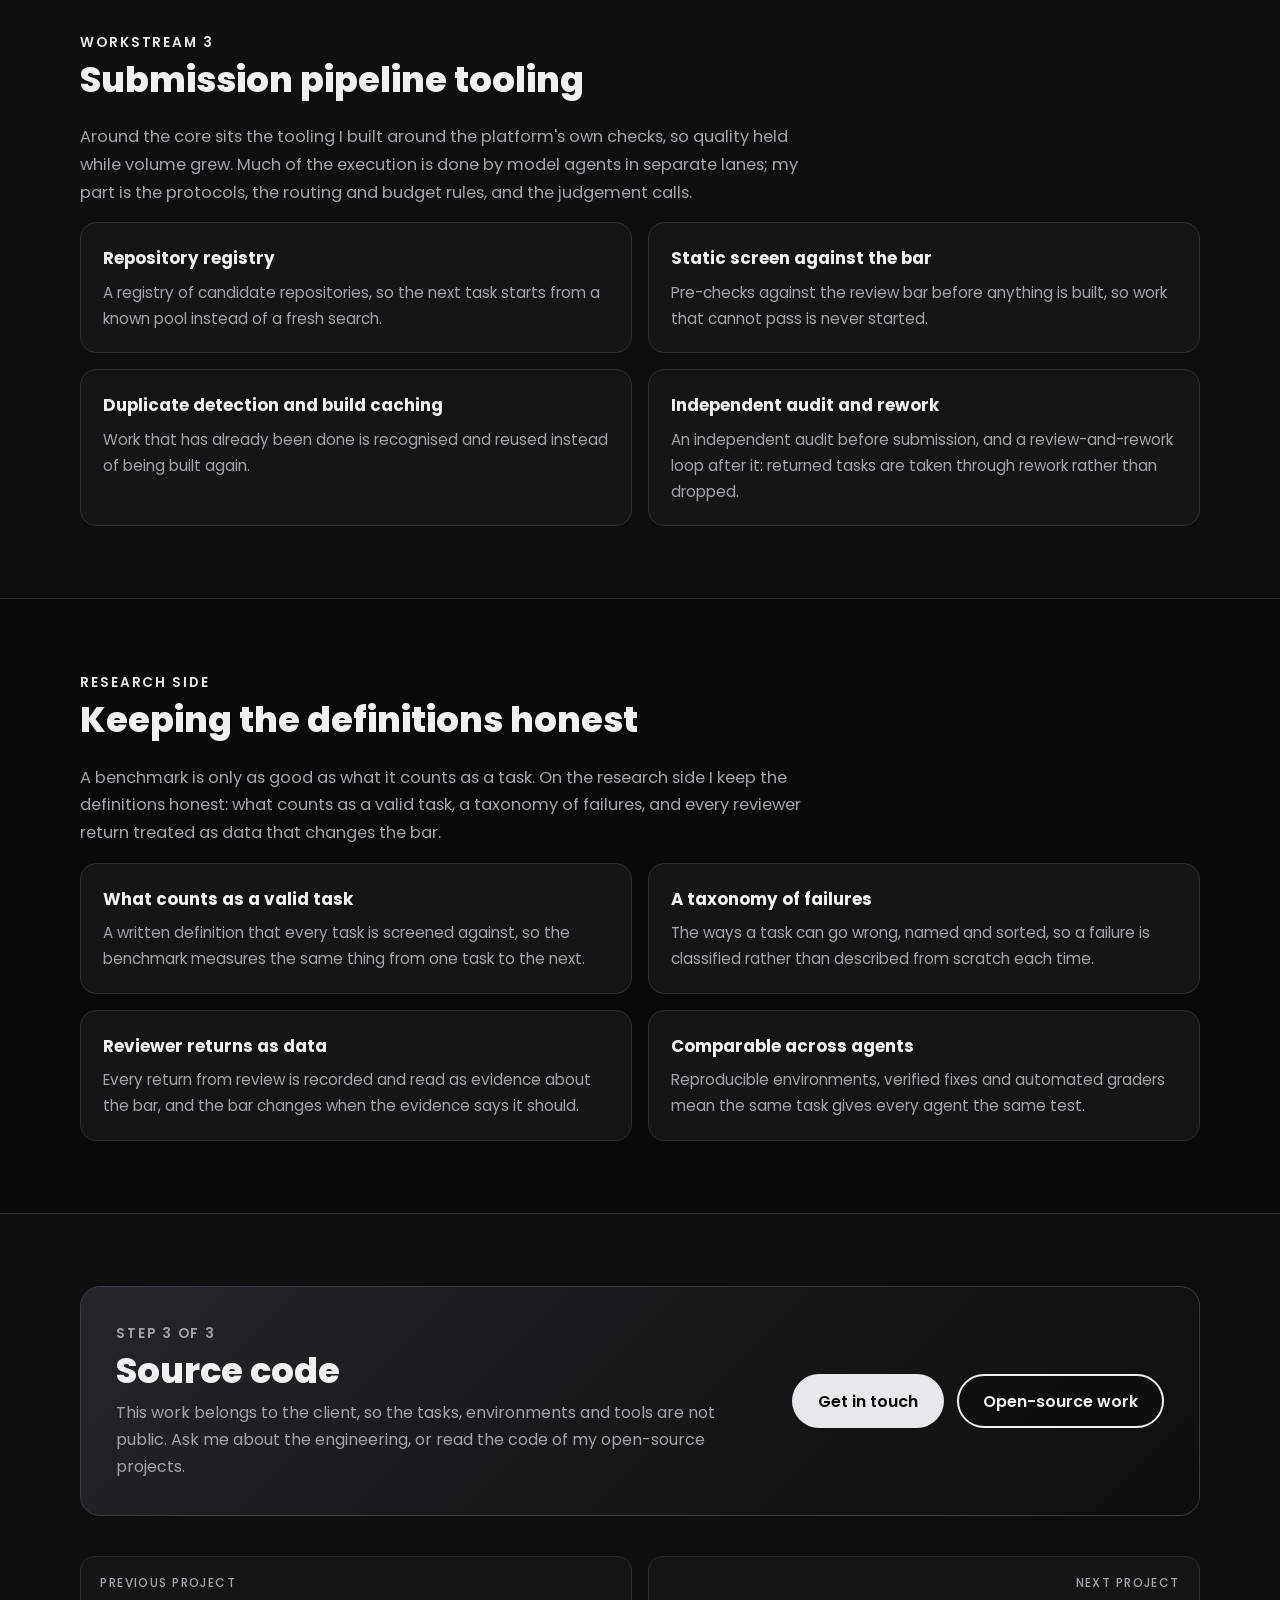
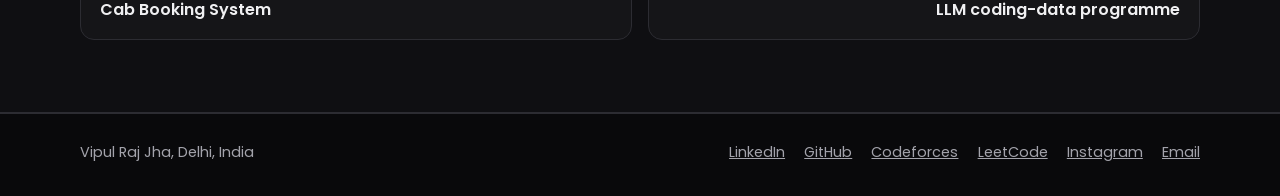
==== commit 7141df93: "Add research, mathematics and leadership sections with a linkography study page" ====
--- a/projects/agent-evaluation.html
+++ b/projects/agent-evaluation.html
@@ -4,10 +4,10 @@
 <meta charset="utf-8">
 <meta name="viewport" content="width=device-width, initial-scale=1, viewport-fit=cover">
 <title>Coding-agent evaluation | Vipul Raj Jha</title>
-<meta name="description" content="How Vipul Raj Jha builds hard, verifiable tasks, reproducible environments and submission tooling for evaluating AI coding agents at Handshake.">
+<meta name="description" content="How Vipul Raj Jha designs and runs an evaluation programme for AI coding agents at Solumn AI and Handshake AI: reproducible tasks, verified fixes, graders, and the research behind the bar.">
 <meta name="theme-color" content="#09090b">
 <meta property="og:title" content="Coding-agent evaluation | Vipul Raj Jha">
-<meta property="og:description" content="How Vipul Raj Jha builds hard, verifiable tasks, reproducible environments and submission tooling for evaluating AI coding agents at Handshake.">
+<meta property="og:description" content="How Vipul Raj Jha designs and runs an evaluation programme for AI coding agents at Solumn AI and Handshake AI: reproducible tasks, verified fixes, graders, and the research behind the bar.">
 <meta property="og:image" content="https://vipul21435.github.io/profile.jpg">
 <meta property="og:url" content="https://vipul21435.github.io/projects/agent-evaluation.html">
 <link rel="preconnect" href="https://fonts.googleapis.com">
@@ -26,7 +26,8 @@
       <ul class="nav" id="nav">
         <li><a href="../index.html">Home</a></li>
         <li><a href="../index.html#experience">Experience</a></li>
-        <li><a href="../index.html#squad">Squad lead</a></li>
+        <li><a href="../index.html#research">Research</a></li>
+        <li><a href="../index.html#leadership">Leadership</a></li>
         <li><a href="../index.html#projects" aria-current="true">Projects</a></li>
         <li><a href="../index.html#contact">Contact</a></li>
       </ul>
@@ -44,17 +45,17 @@
         <li><span class="step" aria-current="step"><span class="num">2</span> Details</span></li>
         <li><span class="step off"><span class="num">3</span> Source: private client work</span></li>
       </ol>
-      <p class="eyebrow">Professional | Handshake | Jul 2026 to present</p>
+      <p class="eyebrow">Computer science and research | Solumn AI and Handshake AI | Jul 2026 to present</p>
       <h1 id="title">Coding-agent evaluation</h1>
-      <p class="lede">At Handshake I build hard, verifiable tasks for testing AI coding agents, the environments those tasks run in, and the tooling that carries each one through review. Every submission I have made across three programmes has been accepted.</p>
-      <ul class="chips"><li>Docker</li><li>pytest</li><li>Python</li><li>Integer linear algebra</li><li>Modular arithmetic</li><li>Git and pull requests</li></ul>
+      <p class="lede">At Solumn AI I design and run an evaluation programme for AI coding agents, from research question to delivered benchmark. At Handshake AI I am a Platinum Fellow on coding-agent evaluation, where each task reconstructs an open-source project at a historical commit, reproduces a reported defect, verifies the maintainers' fix against the project's own tests, and ships as a reproducible benchmark item. Reviewer acceptance has stayed at 100% across three programmes.</p>
+      <ul class="chips"><li>Docker</li><li>pytest</li><li>Python</li><li>Integer linear algebra</li><li>Modular arithmetic</li><li>Git and pull requests</li><li>Evaluation protocols</li></ul>
       <div class="cta">
         <a class="btn btn-gold" href="#tasks">How a task is built</a>
         <a class="btn btn-ghost" href="../index.html#contact">Ask me about it</a>
       </div>
       <dl class="d-figs">
-        <div class="tile"><dt>100%</dt><dd>of my submissions accepted</dd></div>
-        <div class="tile"><dt>3</dt><dd>programmes worked on</dd></div>
+        <div class="tile"><dt>100%</dt><dd>reviewer acceptance across three programmes</dd></div>
+        <div class="tile"><dt>2</dt><dd>organisations: Solumn AI and Handshake AI</dd></div>
         <div class="tile"><dt>byte-exact</dt><dd>grading of the agent's real output</dd></div>
         <div class="tile"><dt>1 Dockerfile</dt><dd>builds the environment for agent and verifier</dd></div>
       </dl>
@@ -86,7 +87,7 @@
       <p class="eyebrow">Workstream 2</p>
       <h2 id="env-h">Repositories rebuilt at a historical commit</h2>
       <div class="prose">
-        <p>Some tasks start from real open-source code. The job is to take an arbitrary repository at a specific commit from its history and make it build and test again, reproducibly.</p>
+        <p>Most tasks start from real open-source code. The job is to reconstruct a project at an exact historical commit in a digest-pinned Docker image, reproduce a reported defect, and verify that the project's own tests fail before the maintainers' fix and pass after it, then attach a reference solution and an automated grader so the task is reproducible and comparable across agents.</p>
       </div>
       <ol class="stages">
         <li class="stage"><div class="stage-card"><h3>Check out the commit</h3><p>Start from the exact historical commit the task is based on.</p></div></li>
@@ -102,13 +103,29 @@
       <p class="eyebrow">Workstream 3</p>
       <h2 id="tool-h">Submission pipeline tooling</h2>
       <div class="prose">
-        <p>Tasks move through a submission pipeline that spans several folders, and a pipeline like that will happily build the same thing twice. I wrote the tooling that stops it.</p>
+        <p>Around the core sits the tooling I built around the platform's own checks, so quality held while volume grew. Much of the execution is done by model agents in separate lanes; my part is the protocols, the routing and budget rules, and the judgement calls.</p>
       </div>
       <div class="decisions">
-        <div class="decision"><h3>Per-repository build recipes</h3><p>Every repository gets its own recipe, so its environment can be rebuilt the same way on any day.</p></div>
-        <div class="decision"><h3>Collision detection</h3><p>New work is checked against a shared ledger, so two submissions do not end up covering the same ground.</p></div>
-        <div class="decision"><h3>Build locks</h3><p>Only one build of the same thing can run at a time.</p></div>
-        <div class="decision"><h3>Dedupe caches</h3><p>Work that has already been built is recognised and reused instead of being built again.</p></div>
+        <div class="decision"><h3>Repository registry</h3><p>A registry of candidate repositories, so the next task starts from a known pool instead of a fresh search.</p></div>
+        <div class="decision"><h3>Static screen against the bar</h3><p>Pre-checks against the review bar before anything is built, so work that cannot pass is never started.</p></div>
+        <div class="decision"><h3>Duplicate detection and build caching</h3><p>Work that has already been done is recognised and reused instead of being built again.</p></div>
+        <div class="decision"><h3>Independent audit and rework</h3><p>An independent audit before submission, and a review-and-rework loop after it: returned tasks are taken through rework rather than dropped.</p></div>
+      </div>
+    </div>
+  </section>
+
+  <section class="d-sec" id="research" aria-labelledby="research-h">
+    <div class="wrap">
+      <p class="eyebrow">Research side</p>
+      <h2 id="research-h">Keeping the definitions honest</h2>
+      <div class="prose">
+        <p>A benchmark is only as good as what it counts as a task. On the research side I keep the definitions honest: what counts as a valid task, a taxonomy of failures, and every reviewer return treated as data that changes the bar.</p>
+      </div>
+      <div class="decisions">
+        <div class="decision"><h3>What counts as a valid task</h3><p>A written definition that every task is screened against, so the benchmark measures the same thing from one task to the next.</p></div>
+        <div class="decision"><h3>A taxonomy of failures</h3><p>The ways a task can go wrong, named and sorted, so a failure is classified rather than described from scratch each time.</p></div>
+        <div class="decision"><h3>Reviewer returns as data</h3><p>Every return from review is recorded and read as evidence about the bar, and the bar changes when the evidence says it should.</p></div>
+        <div class="decision"><h3>Comparable across agents</h3><p>Reproducible environments, verified fixes and automated graders mean the same task gives every agent the same test.</p></div>
       </div>
     </div>
   </section>
--- a/assets/style.css
+++ b/assets/style.css
@@ -194,6 +194,9 @@
 .squad-figs dt { font-family: var(--f-mono); font-size: 1.6rem; font-weight: 500; color: var(--ink); font-variant-numeric: tabular-nums; }
 .squad-figs dd { margin: 0; color: var(--muted); font-size: 0.88rem; }
 .squad-more { margin: 0; }
+.squad + .squad { margin-top: 1.5rem; }
+.fleet .squad-top { grid-template-columns: minmax(0, 1fr); }
+.fleet .squad-top p { max-width: 46rem; }
 
 /* The three-step path from a project card to its code */
 .flow { list-style: none; margin: 0; padding: 0; display: flex; flex-wrap: wrap; align-items: center; gap: 0.5rem; font-size: 0.86rem; }
@@ -355,6 +358,9 @@
 .decision h3 { margin: 0 0 0.45rem; font-size: 1.05rem; }
 .decision p { margin: 0; color: var(--muted); font-size: 0.95rem; }
 .decision p + p { margin-top: 0.6rem; }
+.decision p a { color: var(--gold); font-weight: 600; font-size: 0.92rem; text-decoration: none; }
+.decision p a:hover { text-decoration: underline; }
+.decisions.three { grid-template-columns: repeat(3, minmax(0, 1fr)); }
 
 .code {
   margin: 0; background: #0c0c0e; border: 1px solid var(--line); border-radius: 12px;
@@ -403,6 +409,7 @@
 
 @media (max-width: 900px) {
   .about, .connect, .d-cols { grid-template-columns: minmax(0, 1fr); }
+  .decisions.three { grid-template-columns: repeat(2, minmax(0, 1fr)); }
   .hero-inner { grid-template-columns: minmax(0, 1fr); gap: 0.5rem; }
   .portrait { order: -1; justify-self: start; width: min(19rem, 82%); }
   .steps { grid-template-columns: repeat(2, minmax(0, 1fr)); }
@@ -419,7 +426,7 @@
   .bar.open { background: rgba(9, 9, 11, 0.97); }
 }
 @media (max-width: 680px) {
-  .grid, .decisions, .shots { grid-template-columns: minmax(0, 1fr); }
+  .grid, .decisions, .decisions.three, .shots { grid-template-columns: minmax(0, 1fr); }
   .squad-top, .repo { grid-template-columns: minmax(0, 1fr); }
   .repo .cta { justify-content: flex-start; }
   .big35 { text-align: left; }
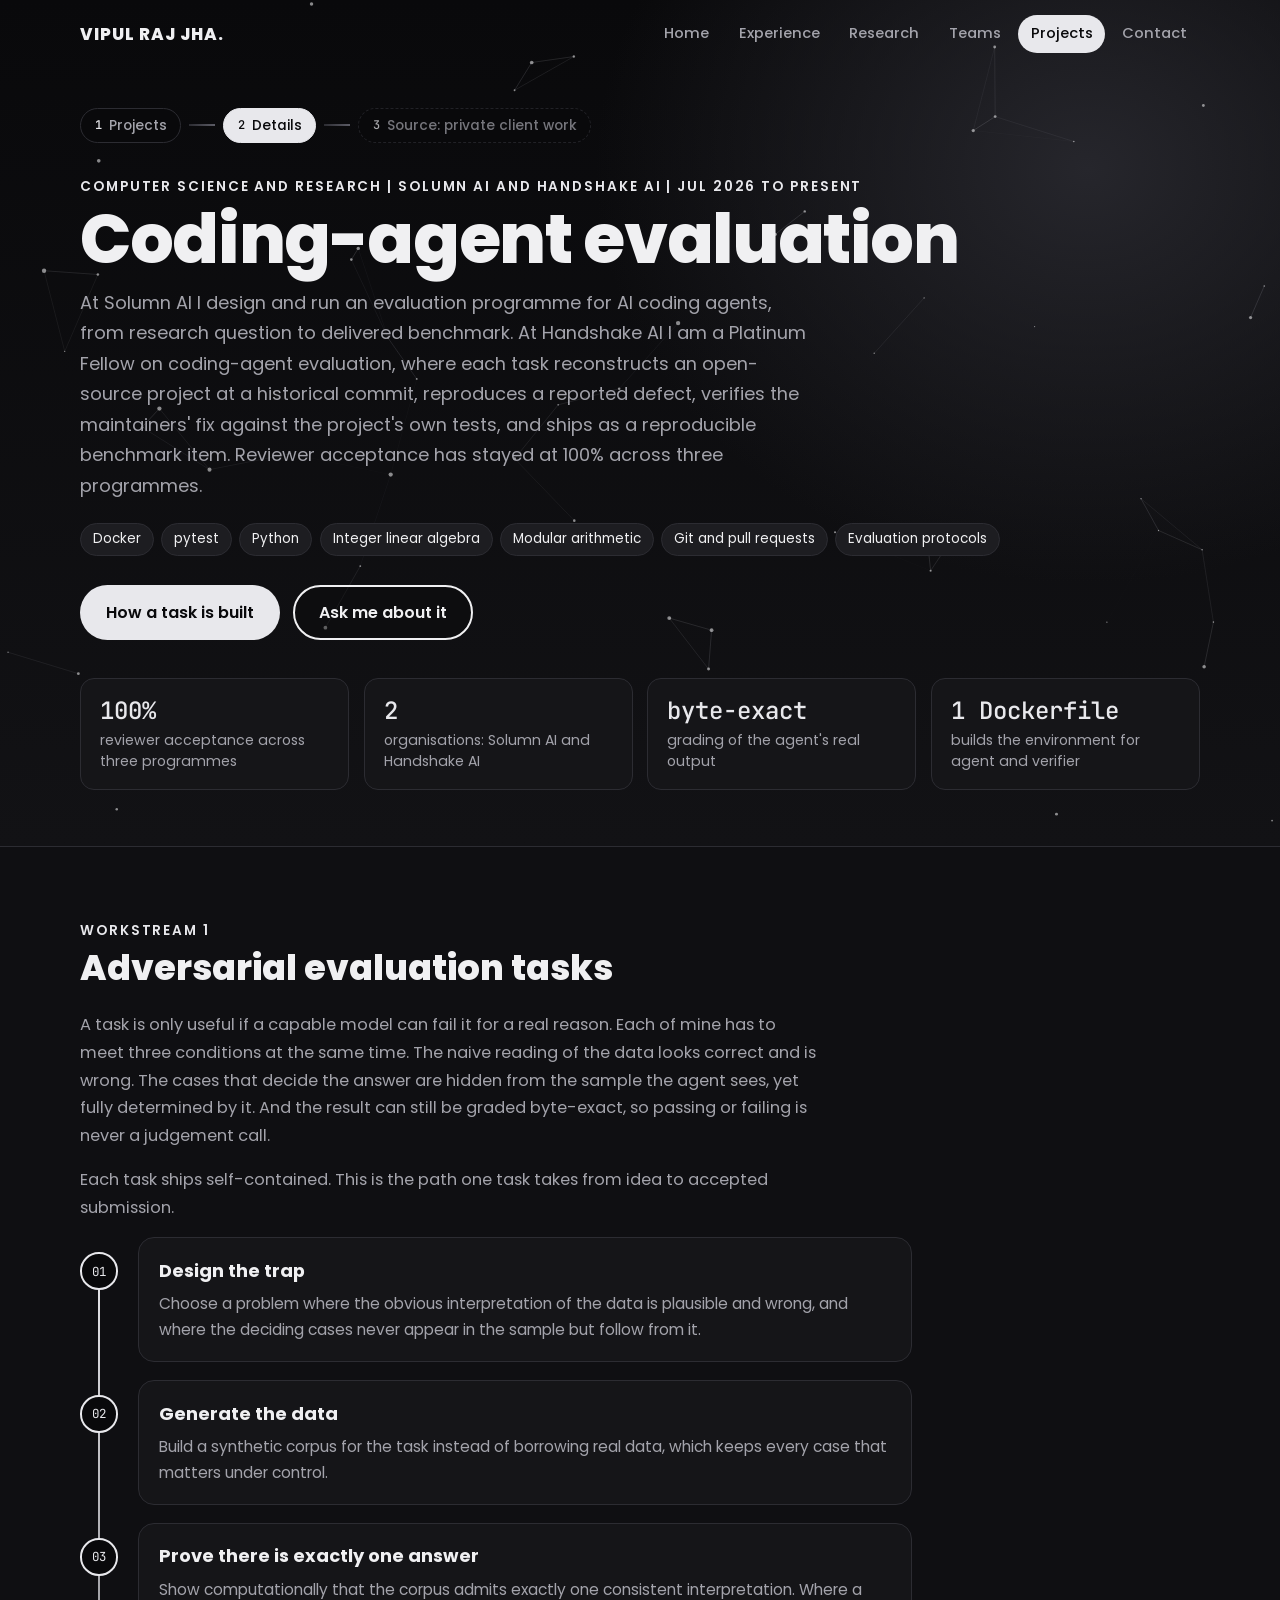
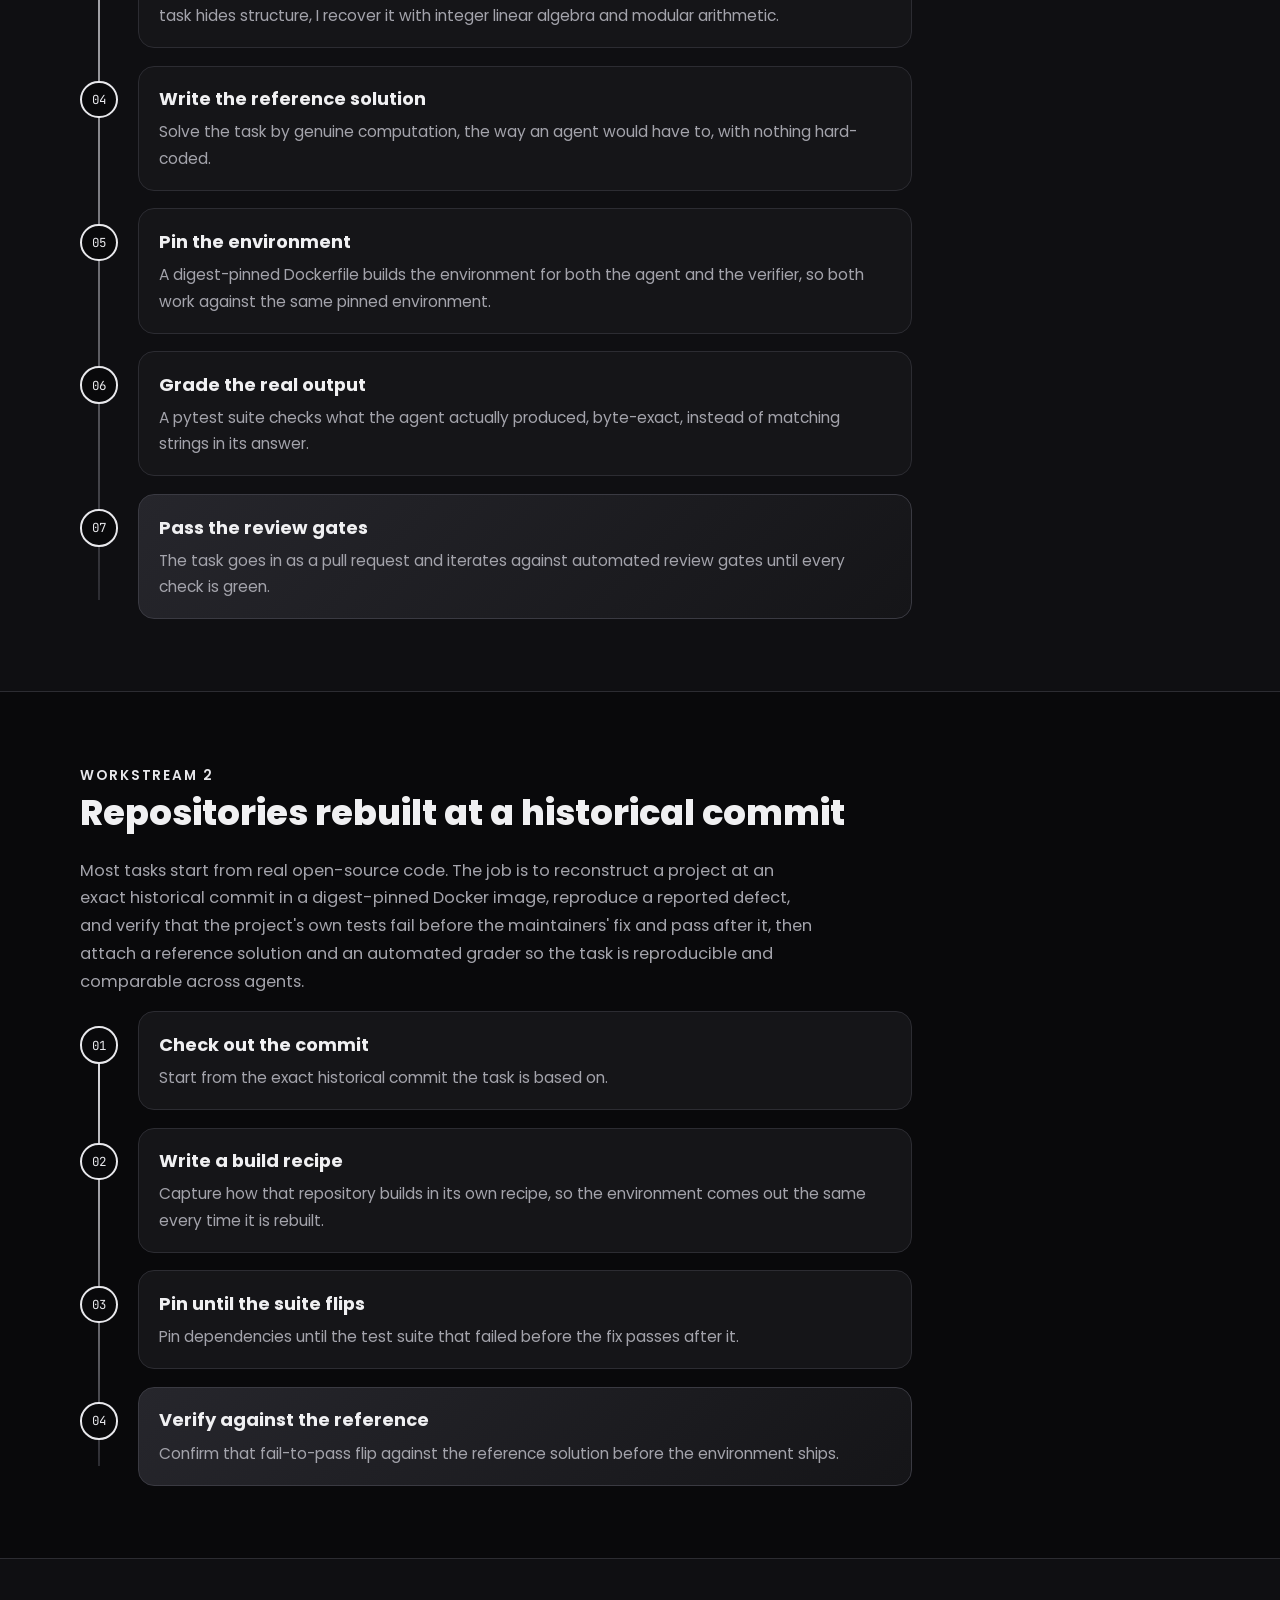
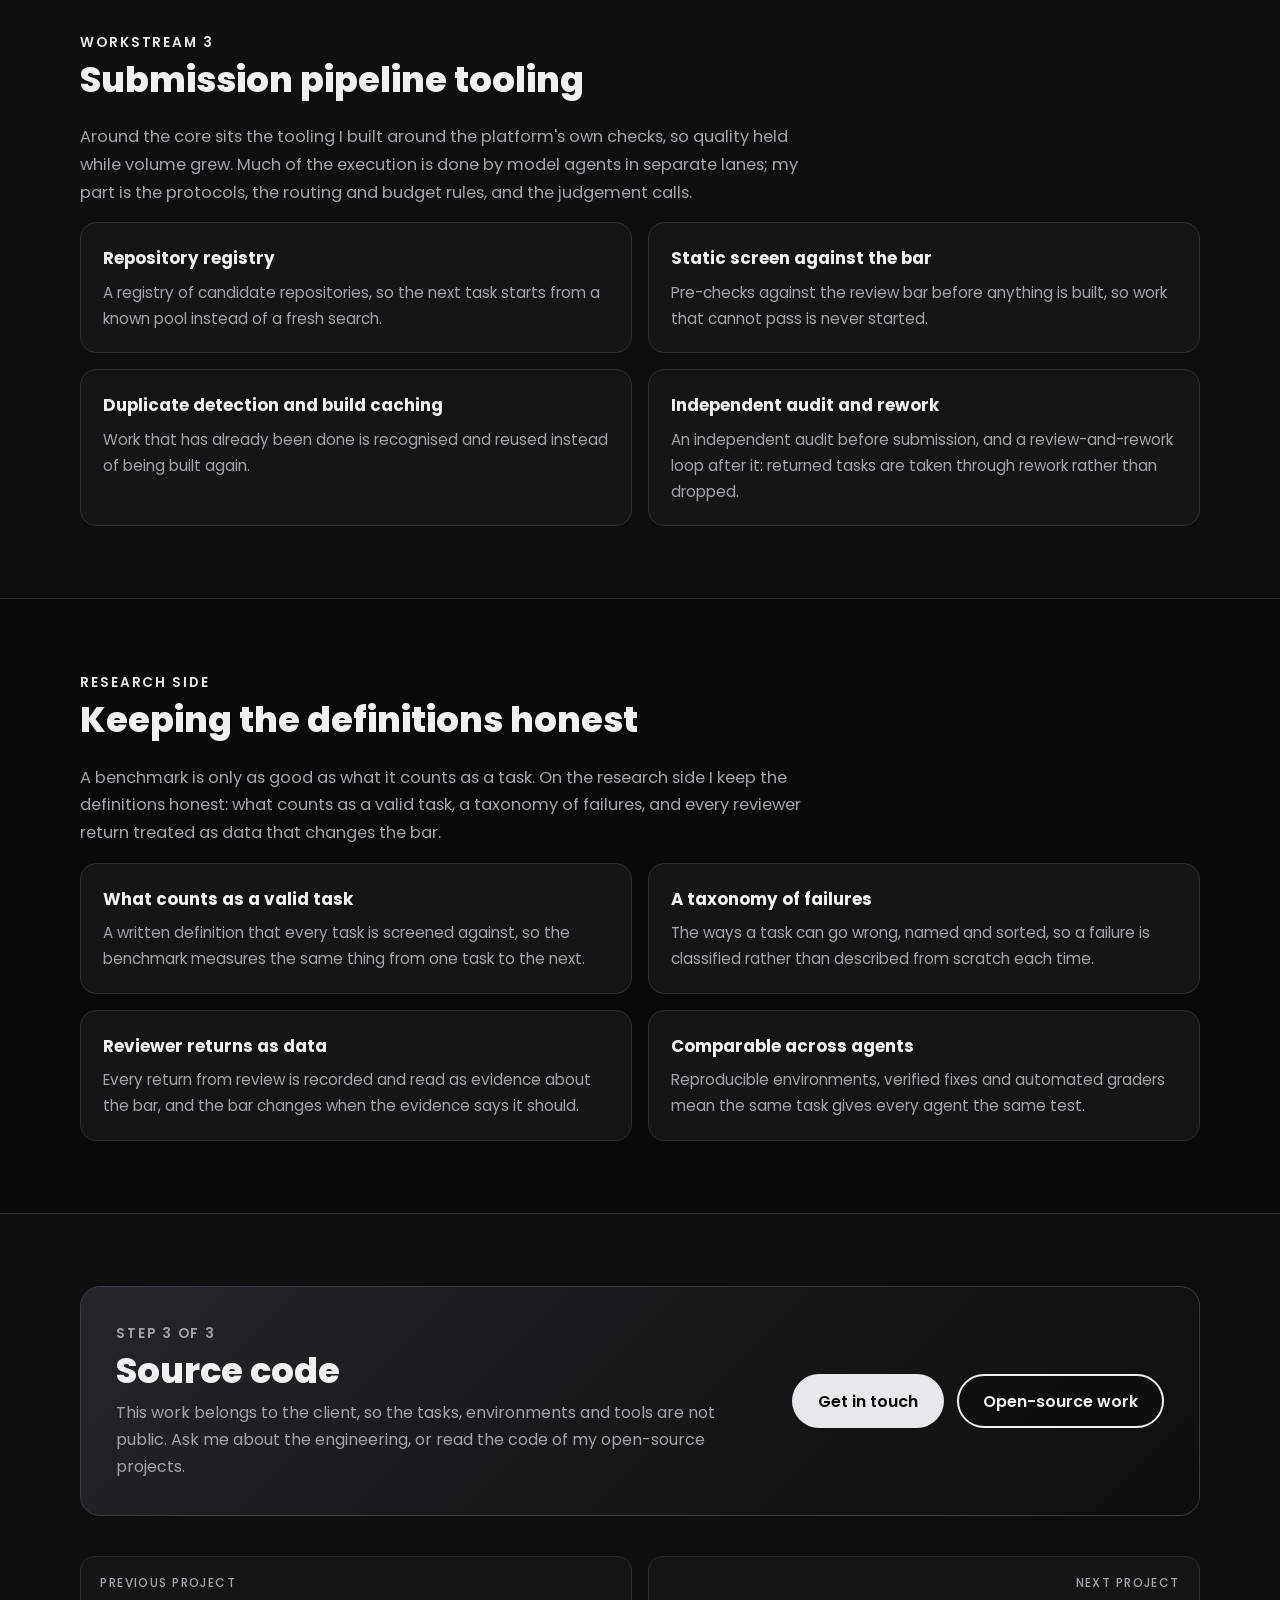
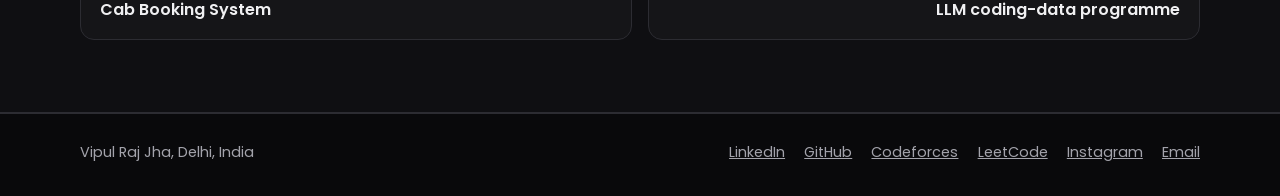
==== commit 324ff021: "Put AI Data Engineer at the head and rename leadership to teams" ====
--- a/projects/agent-evaluation.html
+++ b/projects/agent-evaluation.html
@@ -27,7 +27,7 @@
         <li><a href="../index.html">Home</a></li>
         <li><a href="../index.html#experience">Experience</a></li>
         <li><a href="../index.html#research">Research</a></li>
-        <li><a href="../index.html#leadership">Leadership</a></li>
+        <li><a href="../index.html#teams">Teams</a></li>
         <li><a href="../index.html#projects" aria-current="true">Projects</a></li>
         <li><a href="../index.html#contact">Contact</a></li>
       </ul>
@@ -67,7 +67,7 @@
       <p class="eyebrow">Workstream 1</p>
       <h2 id="tasks-h">Adversarial evaluation tasks</h2>
       <div class="prose">
-        <p>A task is only useful if a strong model can fail it for a real reason. Mine have to meet three conditions at the same time. The naive reading of the data looks correct and is wrong. The cases that decide the answer are hidden from the sample the agent sees, yet fully determined by it. And the result can still be graded byte-exact, so passing or failing is never a judgement call.</p>
+        <p>A task is only useful if a capable model can fail it for a real reason. Each of mine has to meet three conditions at the same time. The naive reading of the data looks correct and is wrong. The cases that decide the answer are hidden from the sample the agent sees, yet fully determined by it. And the result can still be graded byte-exact, so passing or failing is never a judgement call.</p>
         <p>Each task ships self-contained. This is the path one task takes from idea to accepted submission.</p>
       </div>
       <ol class="stages">
@@ -77,7 +77,7 @@
         <li class="stage"><div class="stage-card"><h3>Write the reference solution</h3><p>Solve the task by genuine computation, the way an agent would have to, with nothing hard-coded.</p></div></li>
         <li class="stage"><div class="stage-card"><h3>Pin the environment</h3><p>A digest-pinned Dockerfile builds the environment for both the agent and the verifier, so both work against the same pinned environment.</p></div></li>
         <li class="stage"><div class="stage-card"><h3>Grade the real output</h3><p>A pytest suite checks what the agent actually produced, byte-exact, instead of matching strings in its answer.</p></div></li>
-        <li class="stage final"><div class="stage-card"><h3>Pass the review gates</h3><p>The task goes in as a pull request and iterates against automated review gates until every check is green. Across three programmes, every one of my submissions has been accepted.</p></div></li>
+        <li class="stage final"><div class="stage-card"><h3>Pass the review gates</h3><p>The task goes in as a pull request and iterates against automated review gates until every check is green.</p></div></li>
       </ol>
     </div>
   </section>
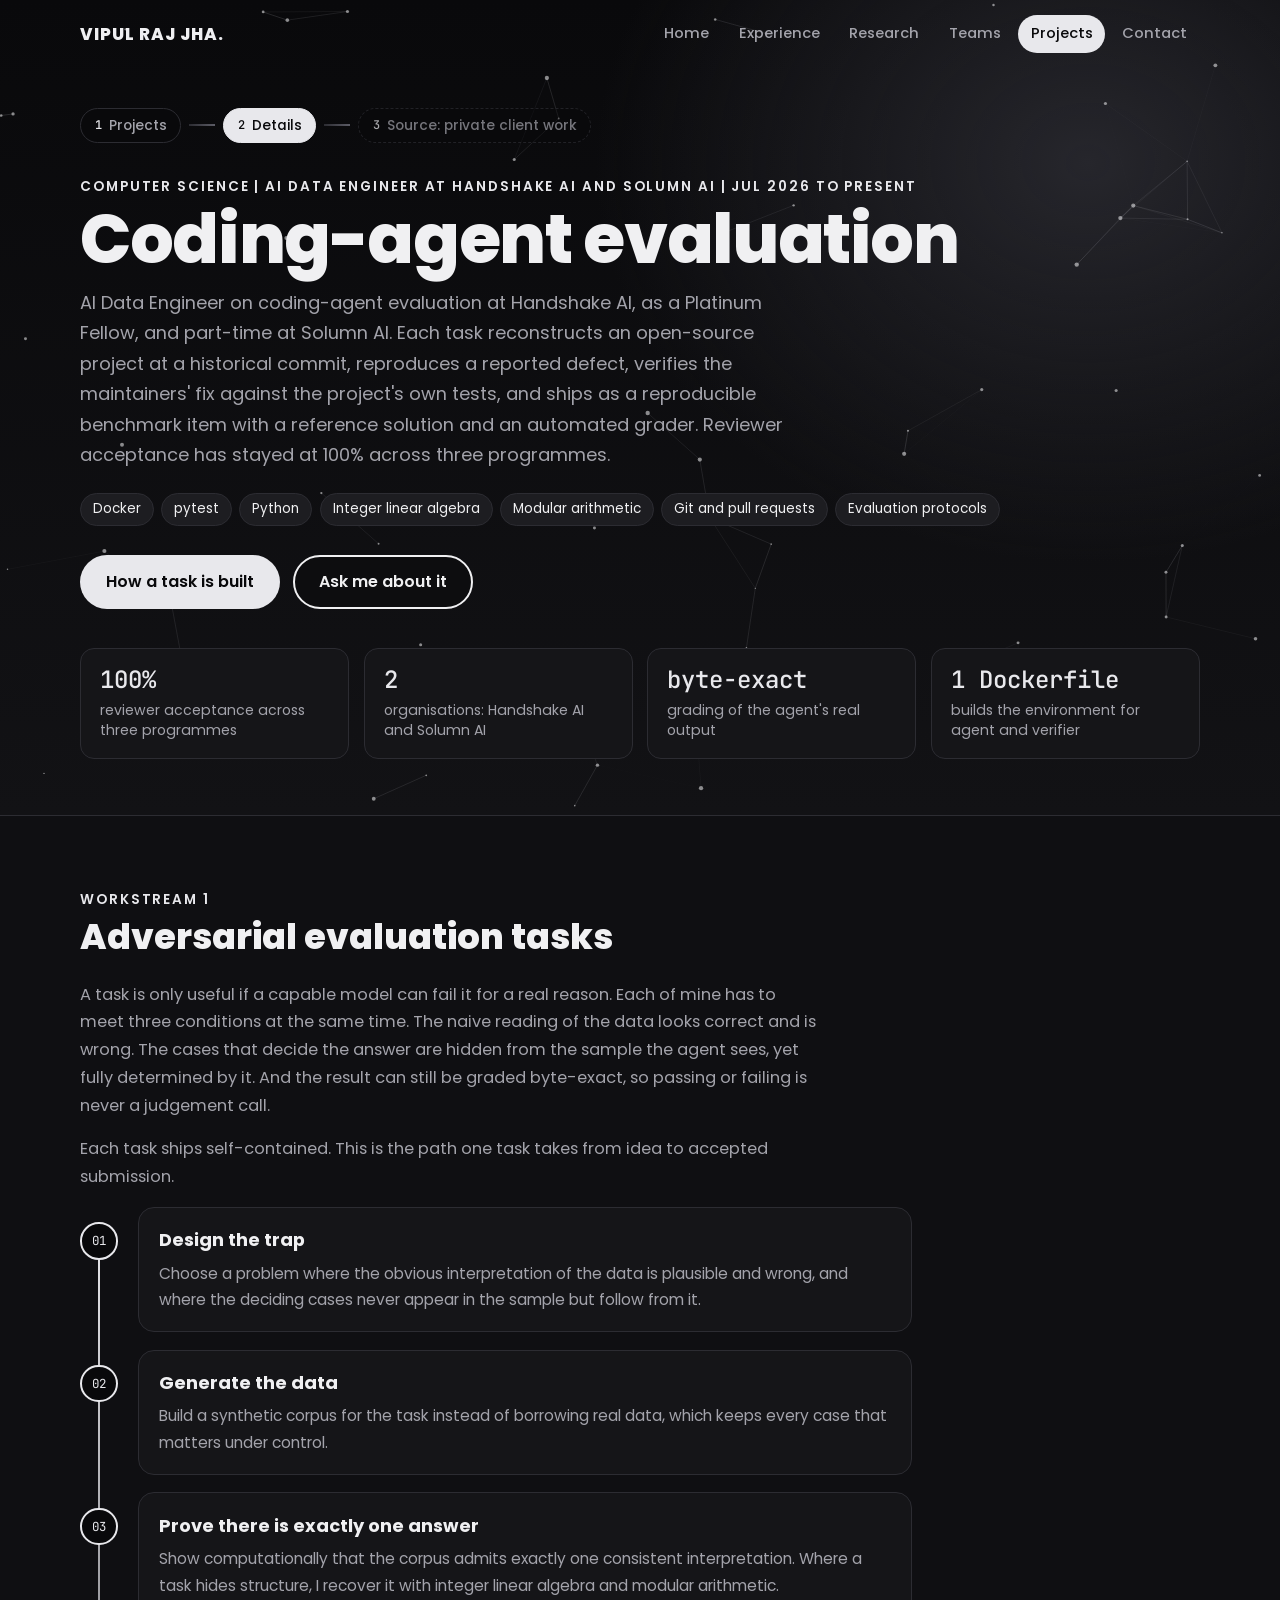
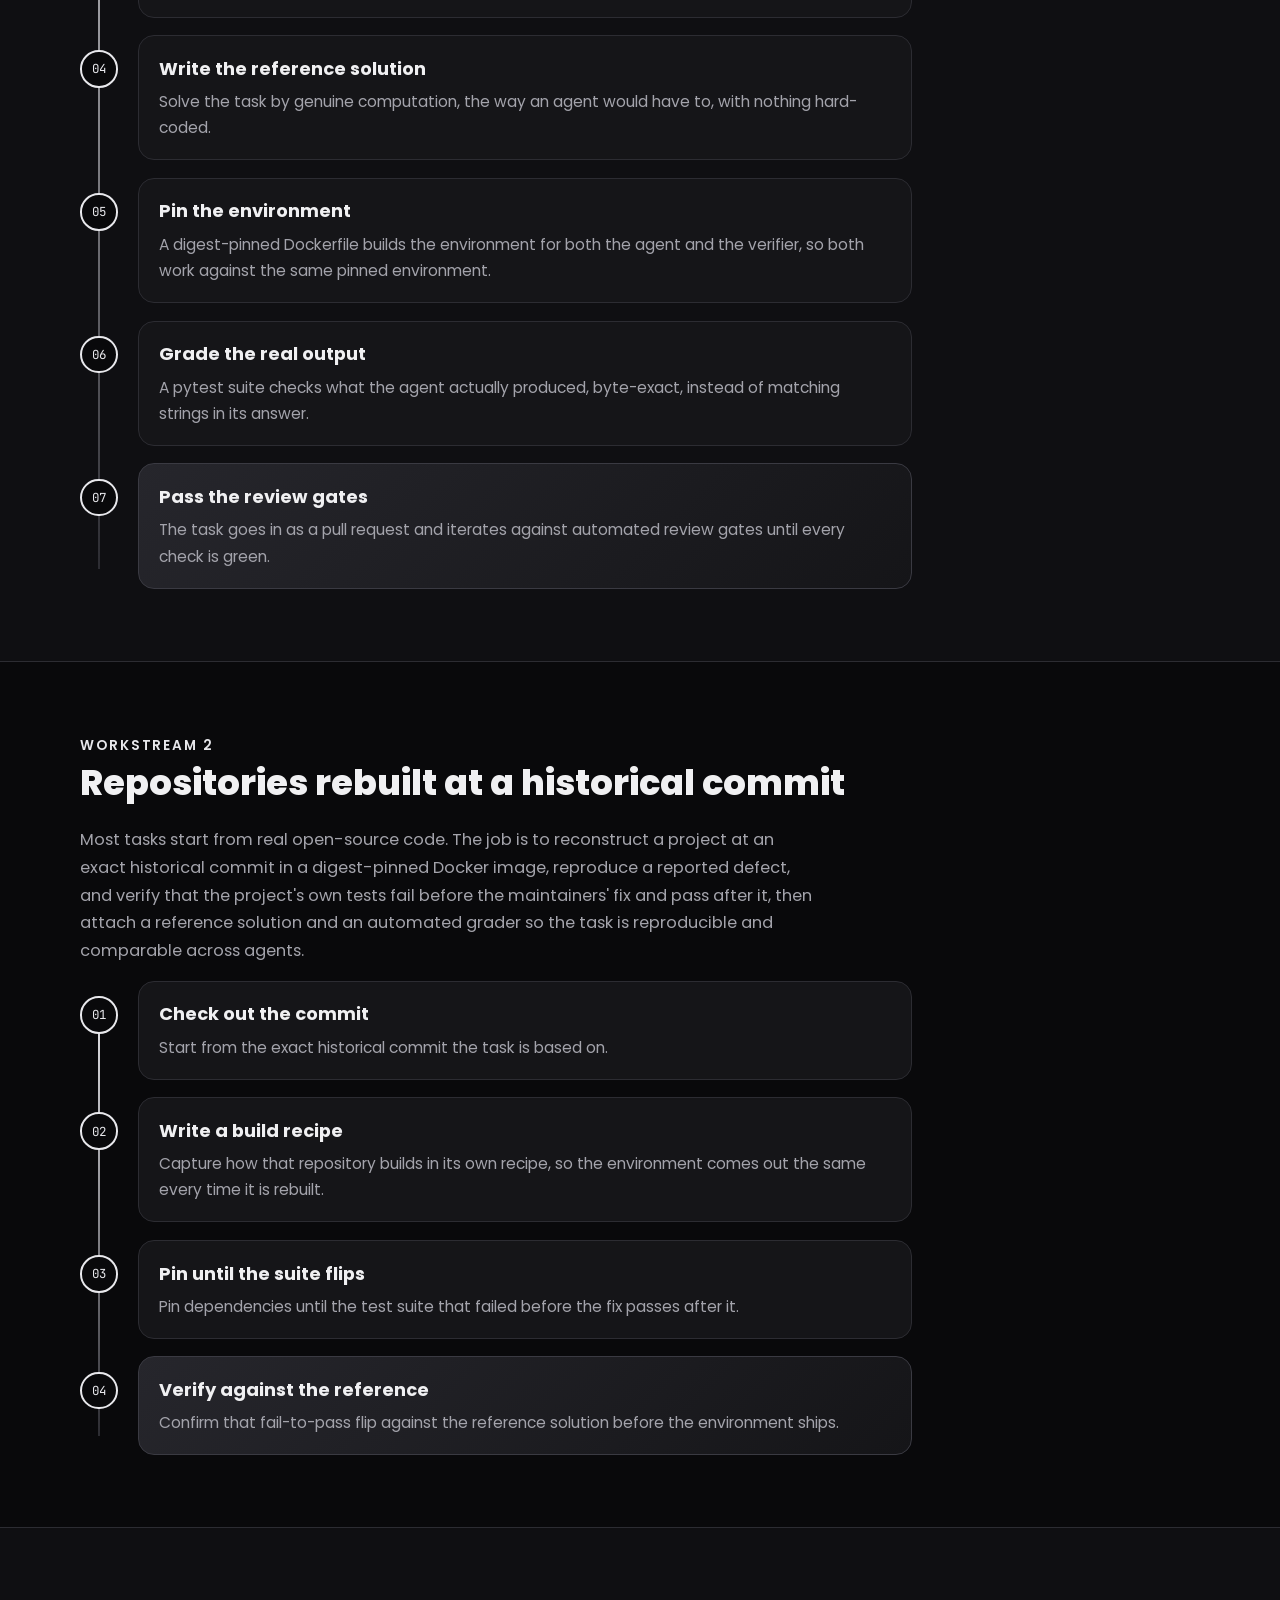
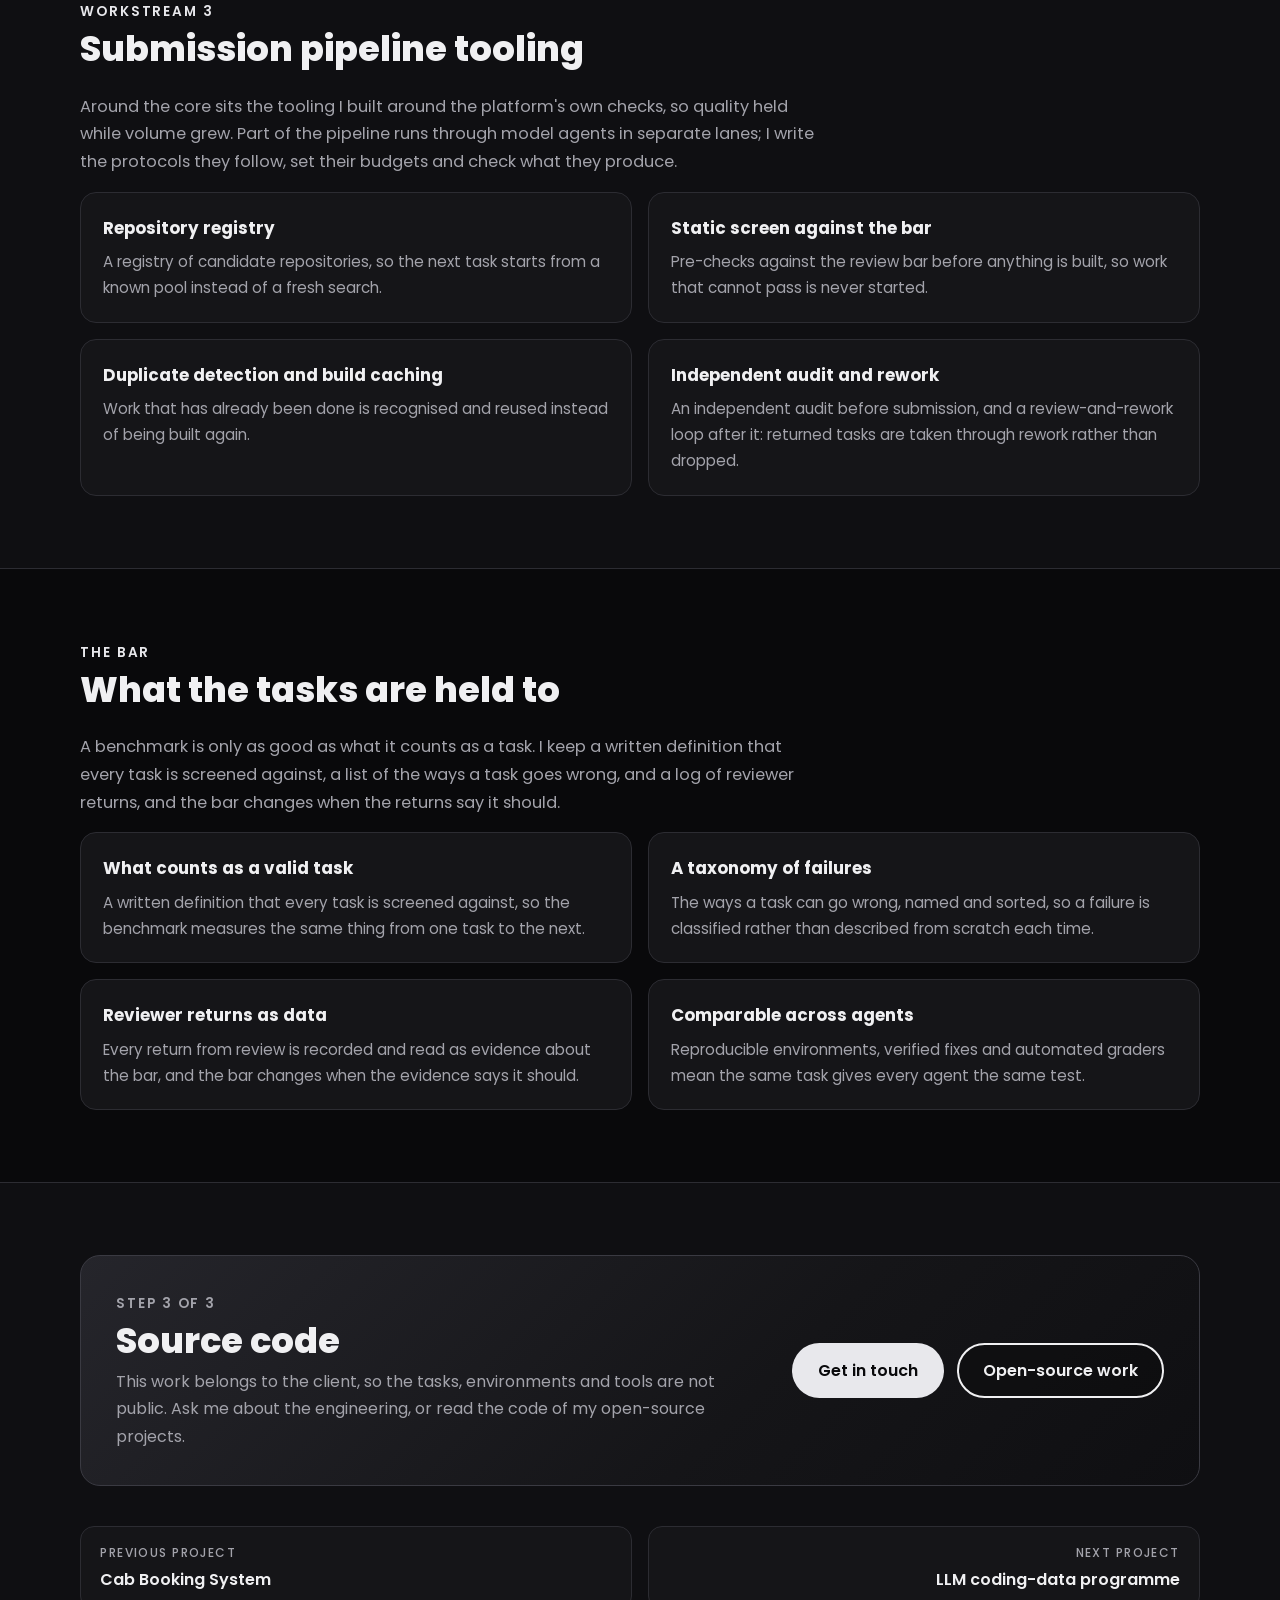
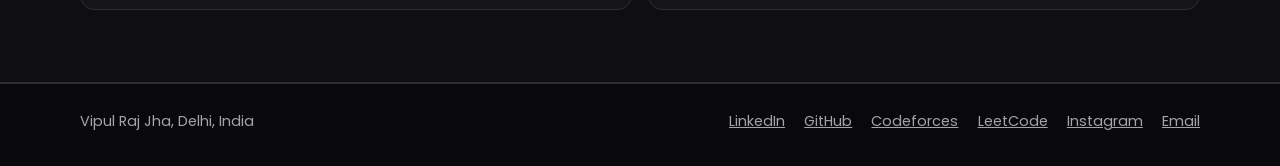
==== commit 3dc88167: "Describe the Solumn AI work as AI Data Engineer" ====
--- a/projects/agent-evaluation.html
+++ b/projects/agent-evaluation.html
@@ -4,10 +4,10 @@
 <meta charset="utf-8">
 <meta name="viewport" content="width=device-width, initial-scale=1, viewport-fit=cover">
 <title>Coding-agent evaluation | Vipul Raj Jha</title>
-<meta name="description" content="How Vipul Raj Jha designs and runs an evaluation programme for AI coding agents at Solumn AI and Handshake AI: reproducible tasks, verified fixes, graders, and the research behind the bar.">
+<meta name="description" content="How Vipul Raj Jha builds evaluation data for AI coding agents at Handshake AI and Solumn AI: reproducible tasks, verified fixes, graders, and the checks behind the bar.">
 <meta name="theme-color" content="#09090b">
 <meta property="og:title" content="Coding-agent evaluation | Vipul Raj Jha">
-<meta property="og:description" content="How Vipul Raj Jha designs and runs an evaluation programme for AI coding agents at Solumn AI and Handshake AI: reproducible tasks, verified fixes, graders, and the research behind the bar.">
+<meta property="og:description" content="How Vipul Raj Jha builds evaluation data for AI coding agents at Handshake AI and Solumn AI: reproducible tasks, verified fixes, graders, and the checks behind the bar.">
 <meta property="og:image" content="https://vipul21435.github.io/profile.jpg">
 <meta property="og:url" content="https://vipul21435.github.io/projects/agent-evaluation.html">
 <link rel="preconnect" href="https://fonts.googleapis.com">
@@ -45,9 +45,9 @@
         <li><span class="step" aria-current="step"><span class="num">2</span> Details</span></li>
         <li><span class="step off"><span class="num">3</span> Source: private client work</span></li>
       </ol>
-      <p class="eyebrow">Computer science and research | Solumn AI and Handshake AI | Jul 2026 to present</p>
+      <p class="eyebrow">Computer science | AI Data Engineer at Handshake AI and Solumn AI | Jul 2026 to present</p>
       <h1 id="title">Coding-agent evaluation</h1>
-      <p class="lede">At Solumn AI I design and run an evaluation programme for AI coding agents, from research question to delivered benchmark. At Handshake AI I am a Platinum Fellow on coding-agent evaluation, where each task reconstructs an open-source project at a historical commit, reproduces a reported defect, verifies the maintainers' fix against the project's own tests, and ships as a reproducible benchmark item. Reviewer acceptance has stayed at 100% across three programmes.</p>
+      <p class="lede">AI Data Engineer on coding-agent evaluation at Handshake AI, as a Platinum Fellow, and part-time at Solumn AI. Each task reconstructs an open-source project at a historical commit, reproduces a reported defect, verifies the maintainers' fix against the project's own tests, and ships as a reproducible benchmark item with a reference solution and an automated grader. Reviewer acceptance has stayed at 100% across three programmes.</p>
       <ul class="chips"><li>Docker</li><li>pytest</li><li>Python</li><li>Integer linear algebra</li><li>Modular arithmetic</li><li>Git and pull requests</li><li>Evaluation protocols</li></ul>
       <div class="cta">
         <a class="btn btn-gold" href="#tasks">How a task is built</a>
@@ -55,7 +55,7 @@
       </div>
       <dl class="d-figs">
         <div class="tile"><dt>100%</dt><dd>reviewer acceptance across three programmes</dd></div>
-        <div class="tile"><dt>2</dt><dd>organisations: Solumn AI and Handshake AI</dd></div>
+        <div class="tile"><dt>2</dt><dd>organisations: Handshake AI and Solumn AI</dd></div>
         <div class="tile"><dt>byte-exact</dt><dd>grading of the agent's real output</dd></div>
         <div class="tile"><dt>1 Dockerfile</dt><dd>builds the environment for agent and verifier</dd></div>
       </dl>
@@ -103,7 +103,7 @@
       <p class="eyebrow">Workstream 3</p>
       <h2 id="tool-h">Submission pipeline tooling</h2>
       <div class="prose">
-        <p>Around the core sits the tooling I built around the platform's own checks, so quality held while volume grew. Much of the execution is done by model agents in separate lanes; my part is the protocols, the routing and budget rules, and the judgement calls.</p>
+        <p>Around the core sits the tooling I built around the platform's own checks, so quality held while volume grew. Part of the pipeline runs through model agents in separate lanes; I write the protocols they follow, set their budgets and check what they produce.</p>
       </div>
       <div class="decisions">
         <div class="decision"><h3>Repository registry</h3><p>A registry of candidate repositories, so the next task starts from a known pool instead of a fresh search.</p></div>
@@ -116,10 +116,10 @@
 
   <section class="d-sec" id="research" aria-labelledby="research-h">
     <div class="wrap">
-      <p class="eyebrow">Research side</p>
-      <h2 id="research-h">Keeping the definitions honest</h2>
+      <p class="eyebrow">The bar</p>
+      <h2 id="research-h">What the tasks are held to</h2>
       <div class="prose">
-        <p>A benchmark is only as good as what it counts as a task. On the research side I keep the definitions honest: what counts as a valid task, a taxonomy of failures, and every reviewer return treated as data that changes the bar.</p>
+        <p>A benchmark is only as good as what it counts as a task. I keep a written definition that every task is screened against, a list of the ways a task goes wrong, and a log of reviewer returns, and the bar changes when the returns say it should.</p>
       </div>
       <div class="decisions">
         <div class="decision"><h3>What counts as a valid task</h3><p>A written definition that every task is screened against, so the benchmark measures the same thing from one task to the next.</p></div>
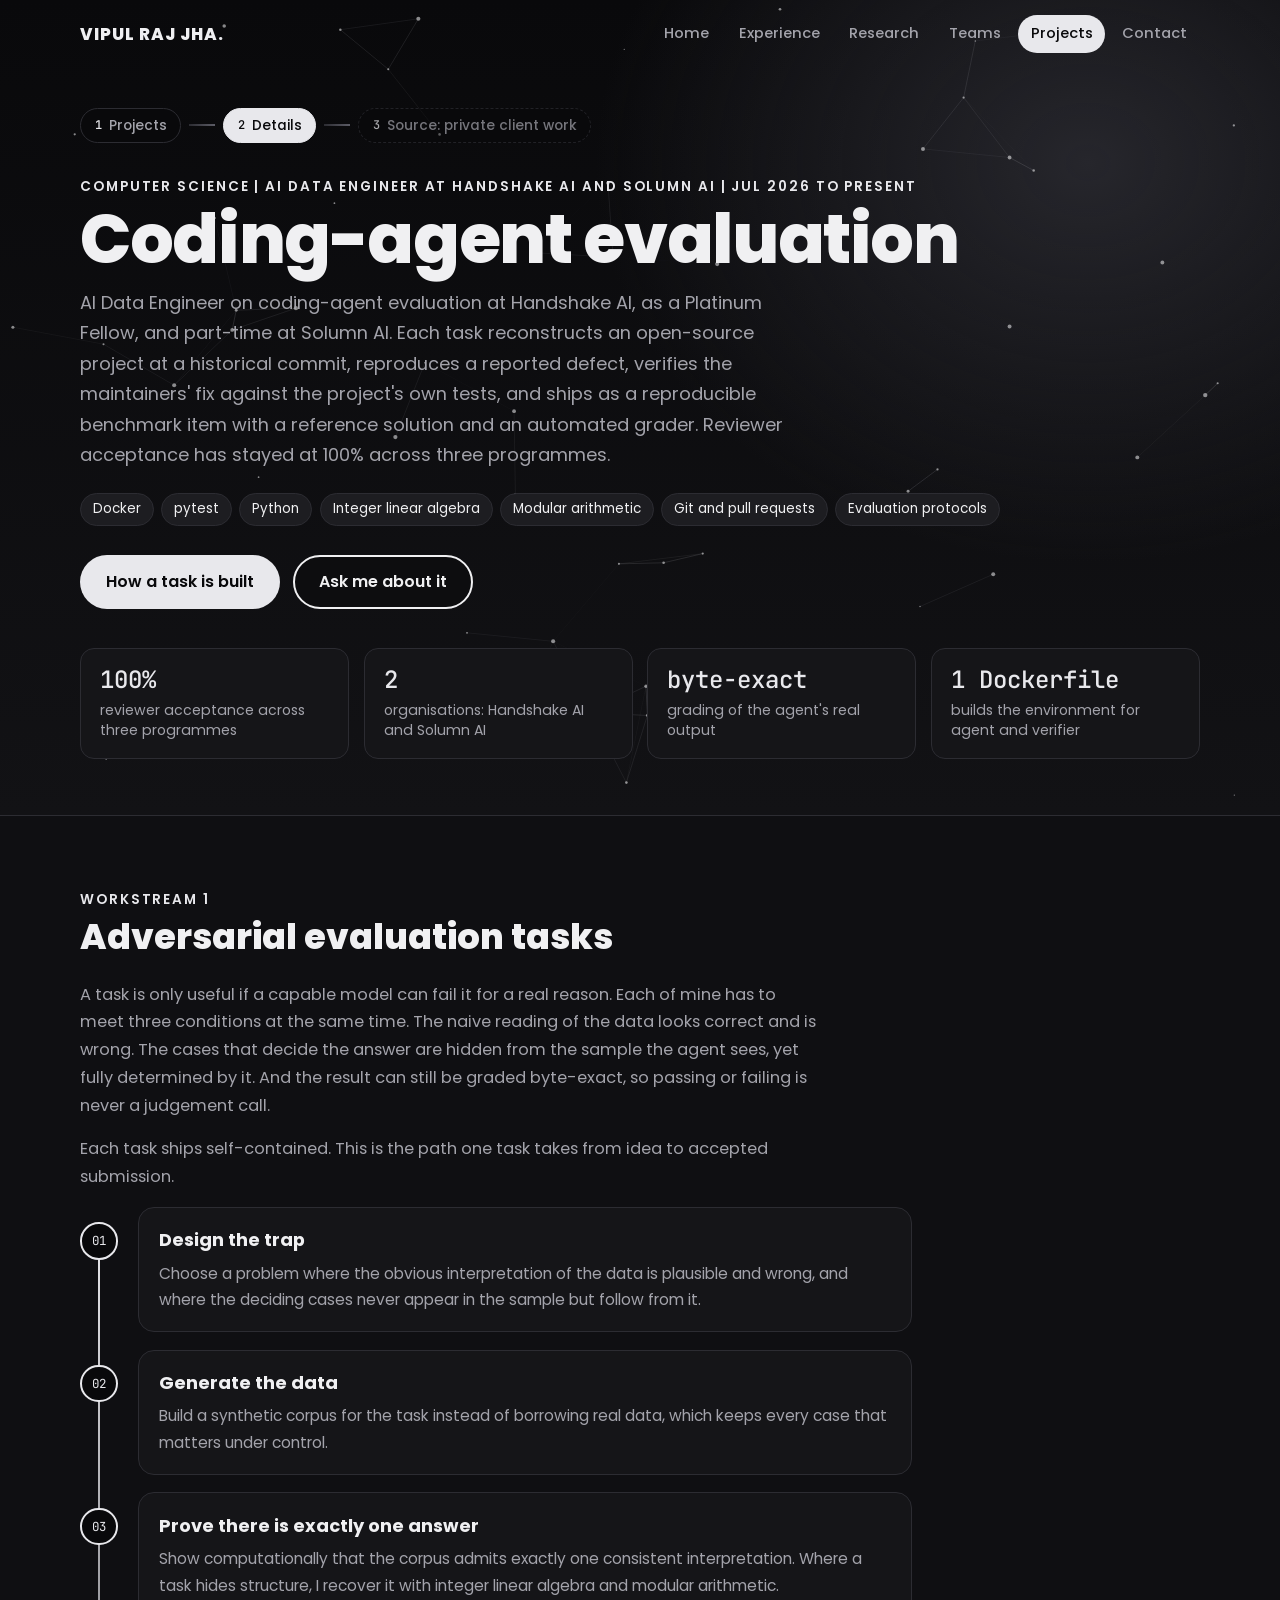
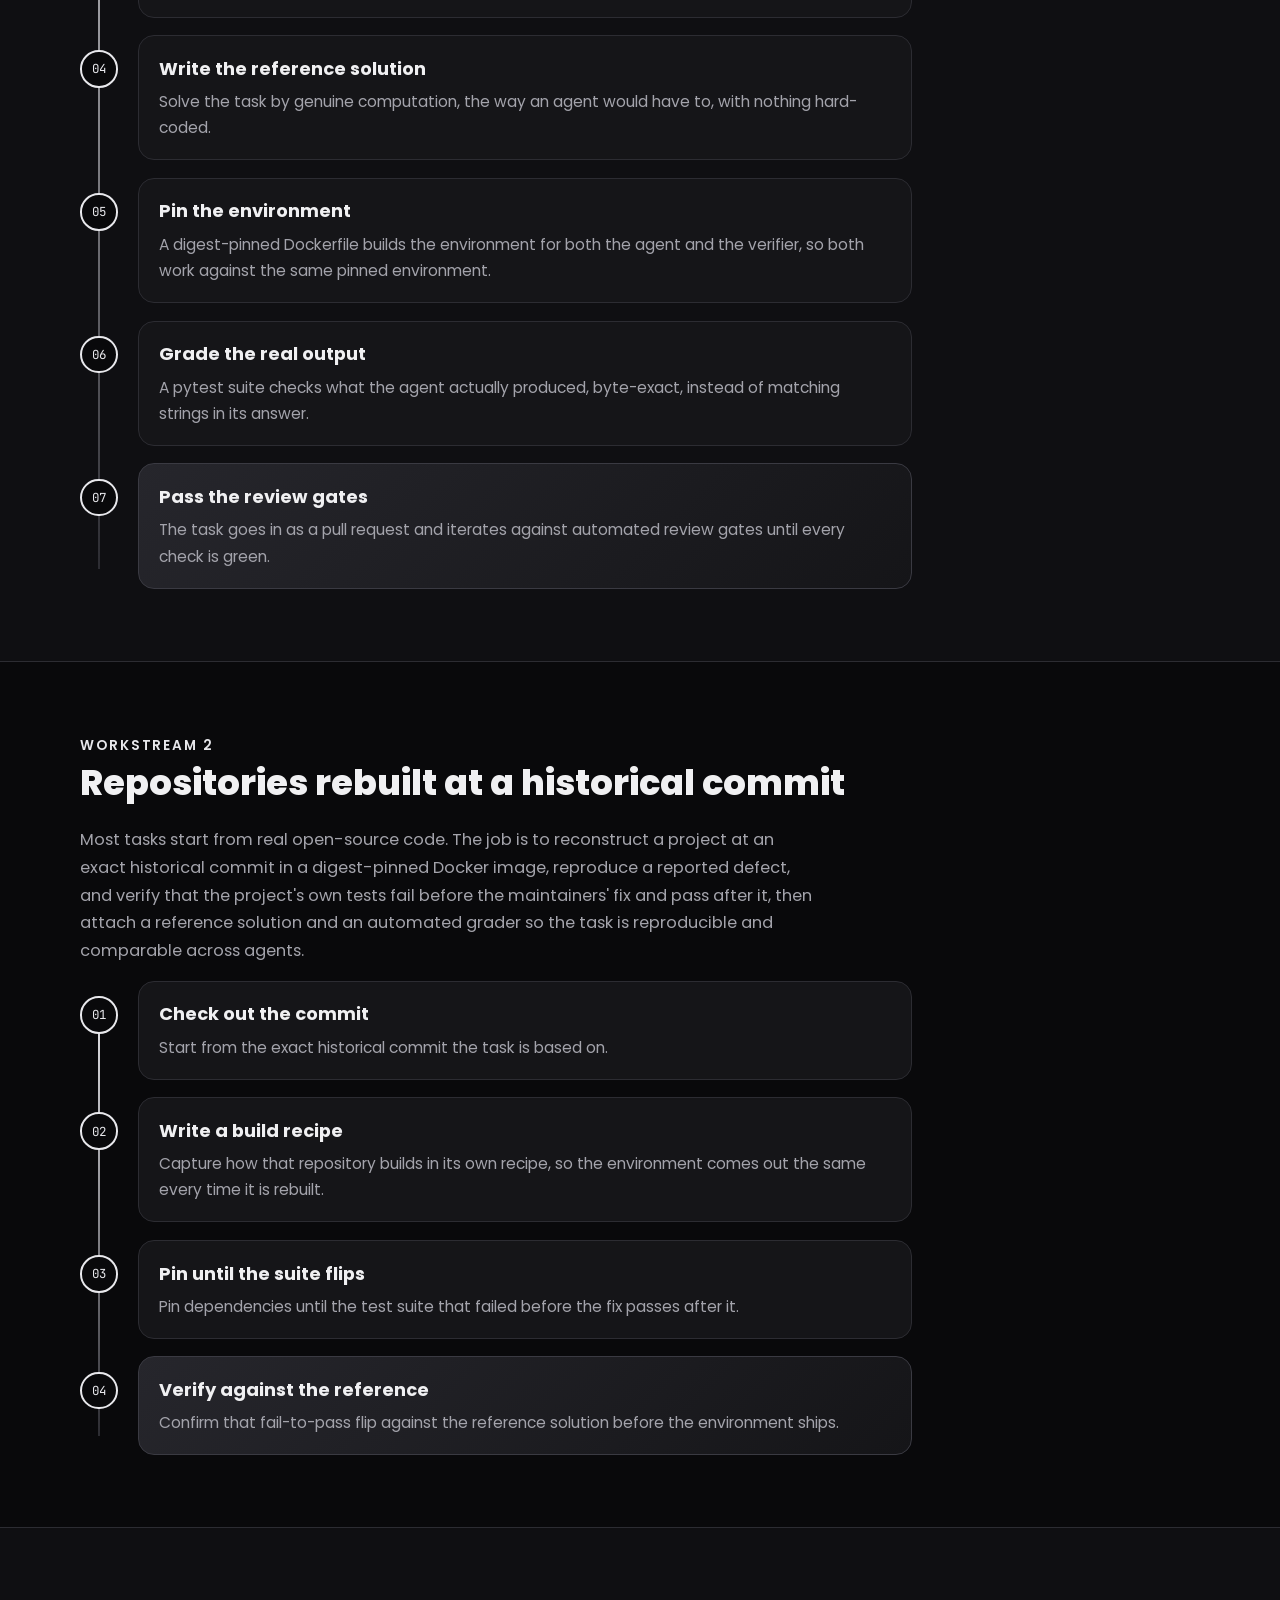
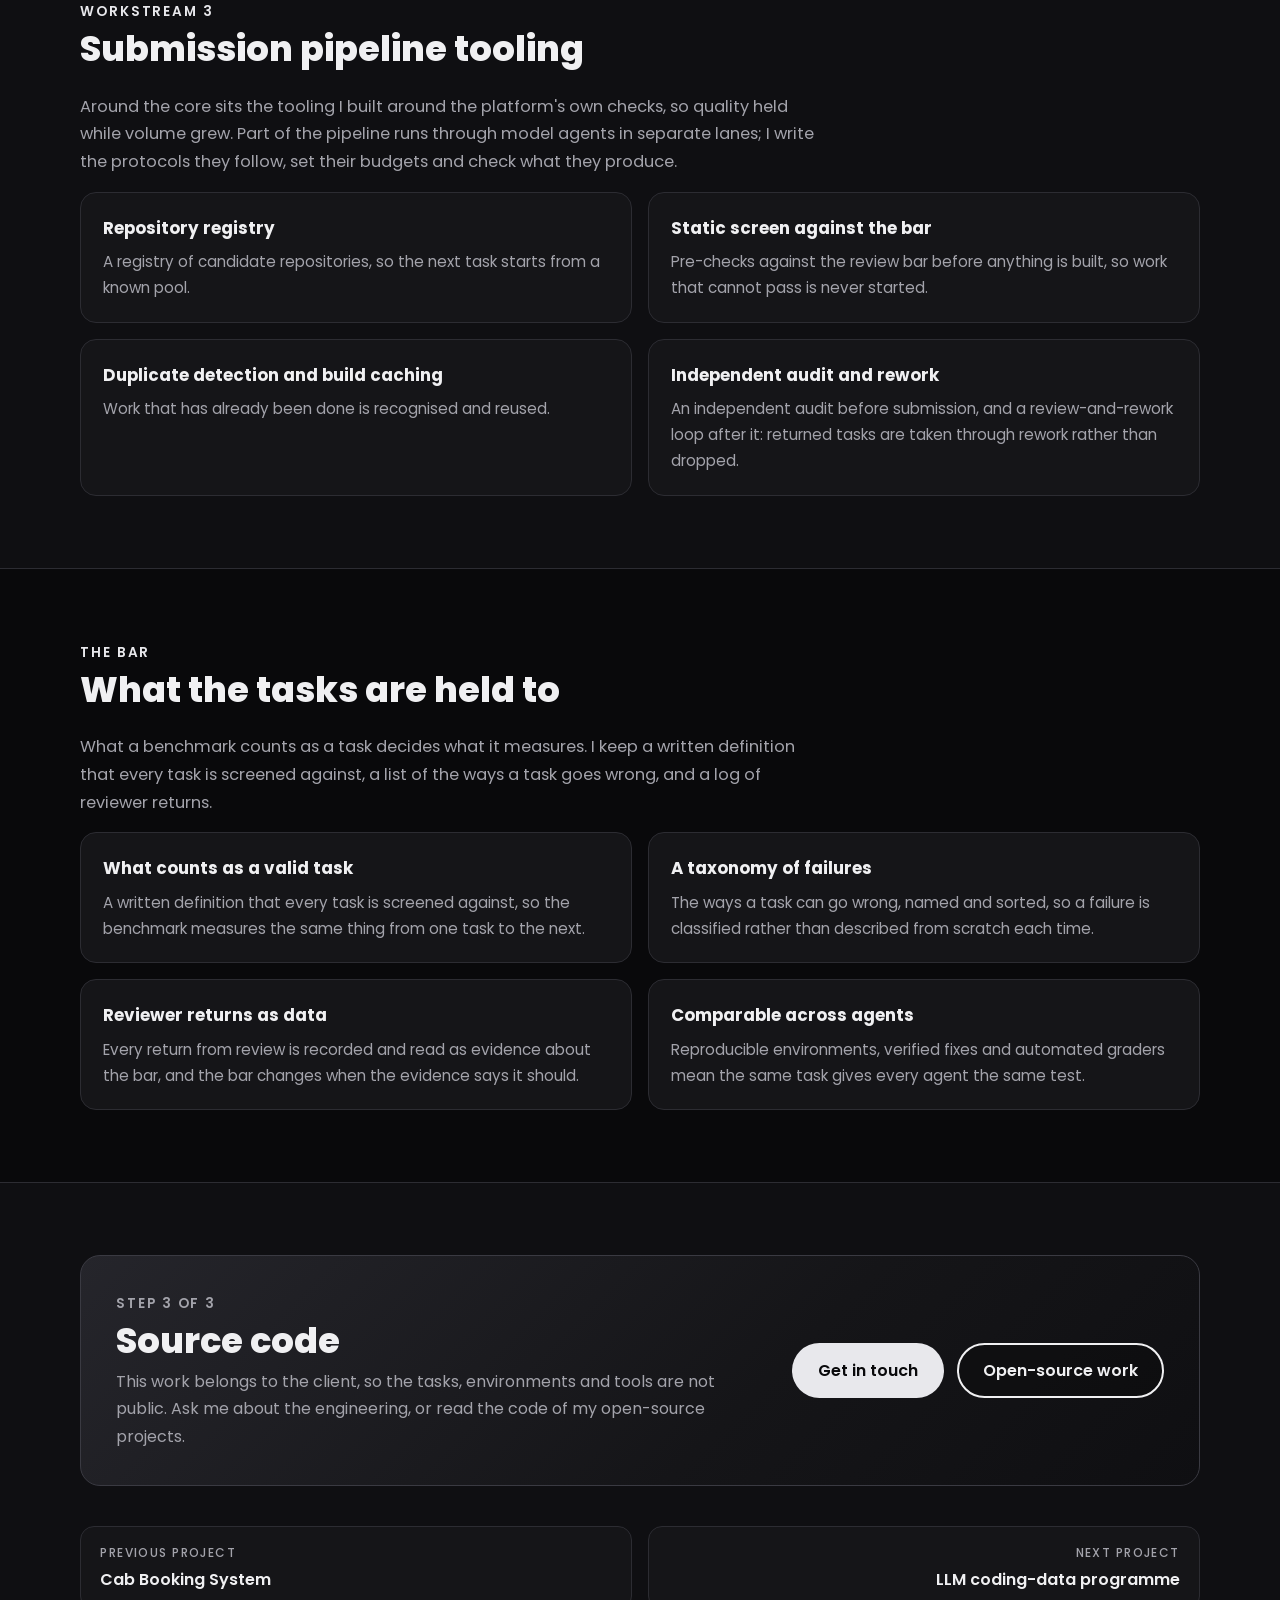
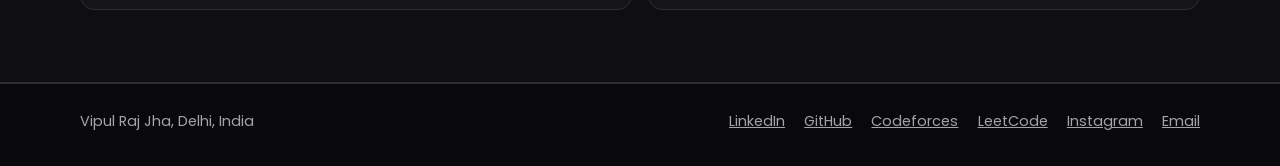
==== commit 524092fc: "Tighten the wording on three pages" ====
--- a/projects/agent-evaluation.html
+++ b/projects/agent-evaluation.html
@@ -106,9 +106,9 @@
         <p>Around the core sits the tooling I built around the platform's own checks, so quality held while volume grew. Part of the pipeline runs through model agents in separate lanes; I write the protocols they follow, set their budgets and check what they produce.</p>
       </div>
       <div class="decisions">
-        <div class="decision"><h3>Repository registry</h3><p>A registry of candidate repositories, so the next task starts from a known pool instead of a fresh search.</p></div>
+        <div class="decision"><h3>Repository registry</h3><p>A registry of candidate repositories, so the next task starts from a known pool.</p></div>
         <div class="decision"><h3>Static screen against the bar</h3><p>Pre-checks against the review bar before anything is built, so work that cannot pass is never started.</p></div>
-        <div class="decision"><h3>Duplicate detection and build caching</h3><p>Work that has already been done is recognised and reused instead of being built again.</p></div>
+        <div class="decision"><h3>Duplicate detection and build caching</h3><p>Work that has already been done is recognised and reused.</p></div>
         <div class="decision"><h3>Independent audit and rework</h3><p>An independent audit before submission, and a review-and-rework loop after it: returned tasks are taken through rework rather than dropped.</p></div>
       </div>
     </div>
@@ -119,7 +119,7 @@
       <p class="eyebrow">The bar</p>
       <h2 id="research-h">What the tasks are held to</h2>
       <div class="prose">
-        <p>A benchmark is only as good as what it counts as a task. I keep a written definition that every task is screened against, a list of the ways a task goes wrong, and a log of reviewer returns, and the bar changes when the returns say it should.</p>
+        <p>What a benchmark counts as a task decides what it measures. I keep a written definition that every task is screened against, a list of the ways a task goes wrong, and a log of reviewer returns.</p>
       </div>
       <div class="decisions">
         <div class="decision"><h3>What counts as a valid task</h3><p>A written definition that every task is screened against, so the benchmark measures the same thing from one task to the next.</p></div>
